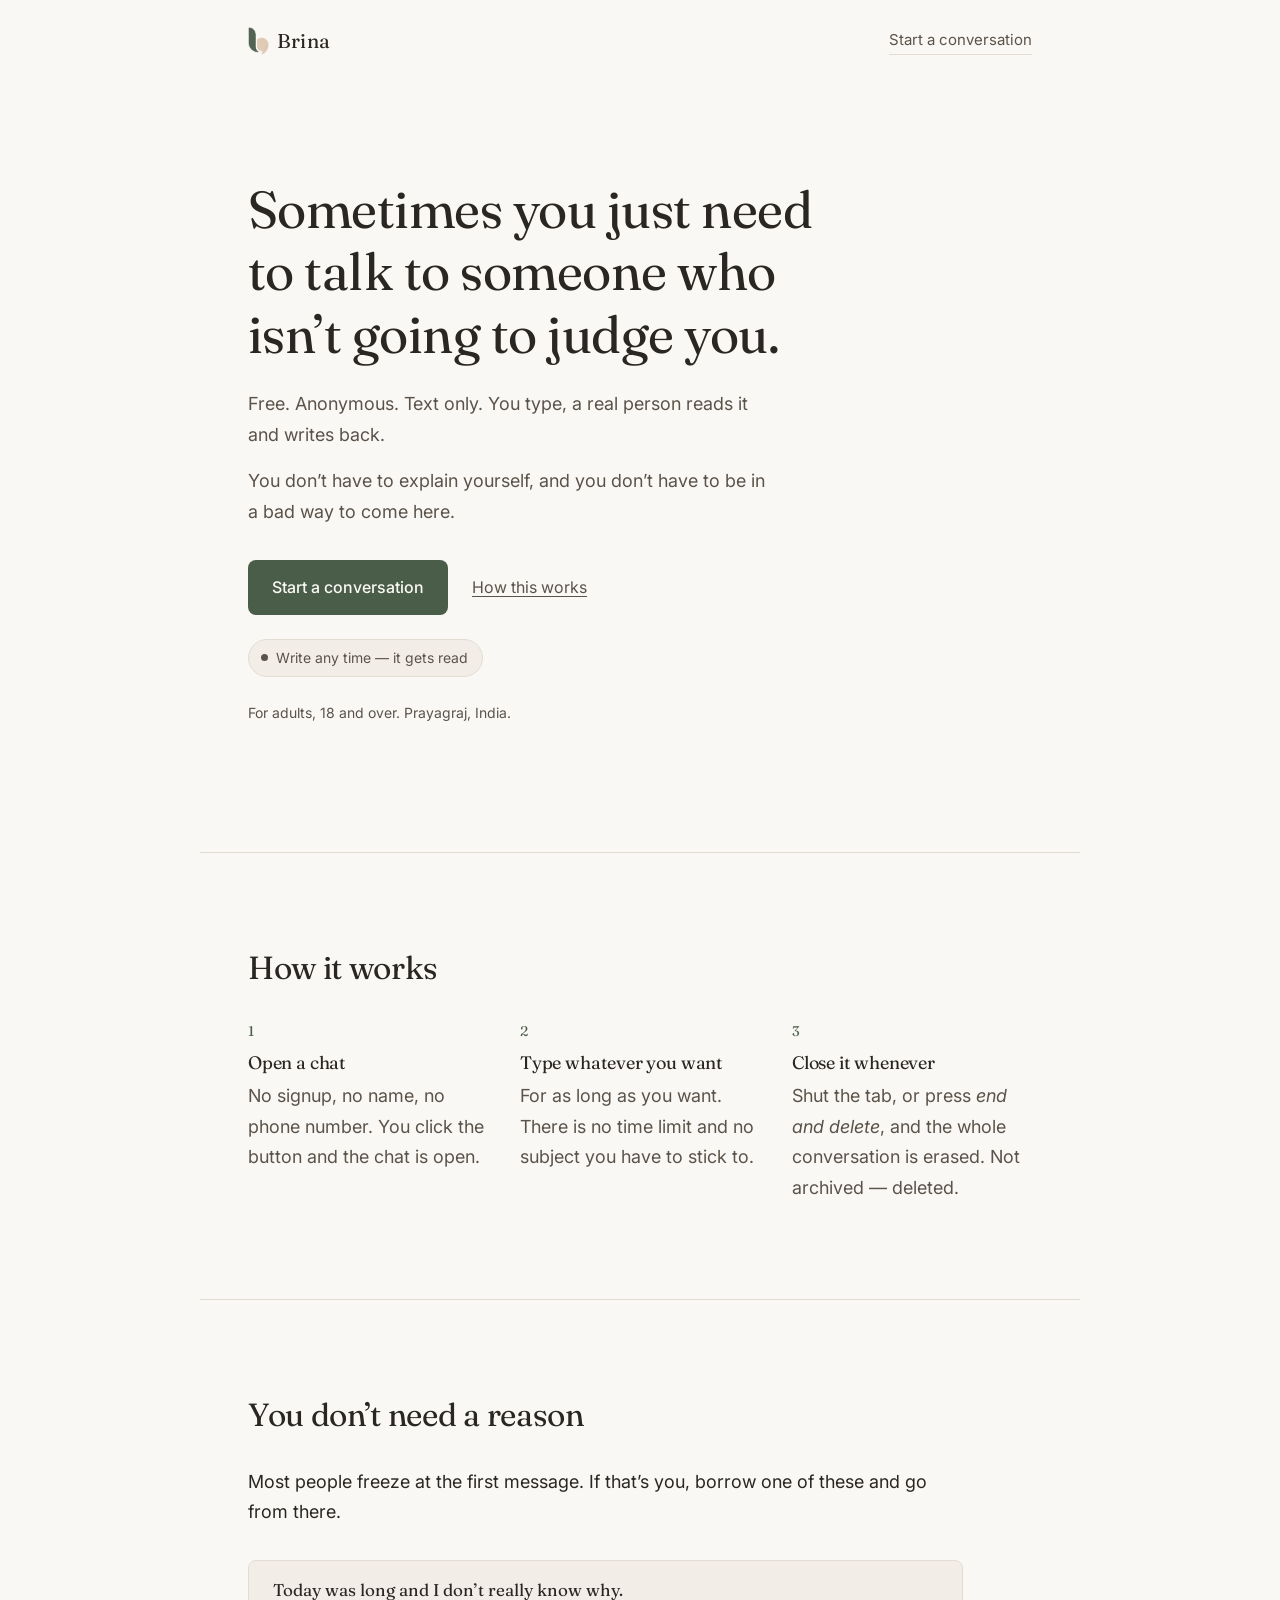
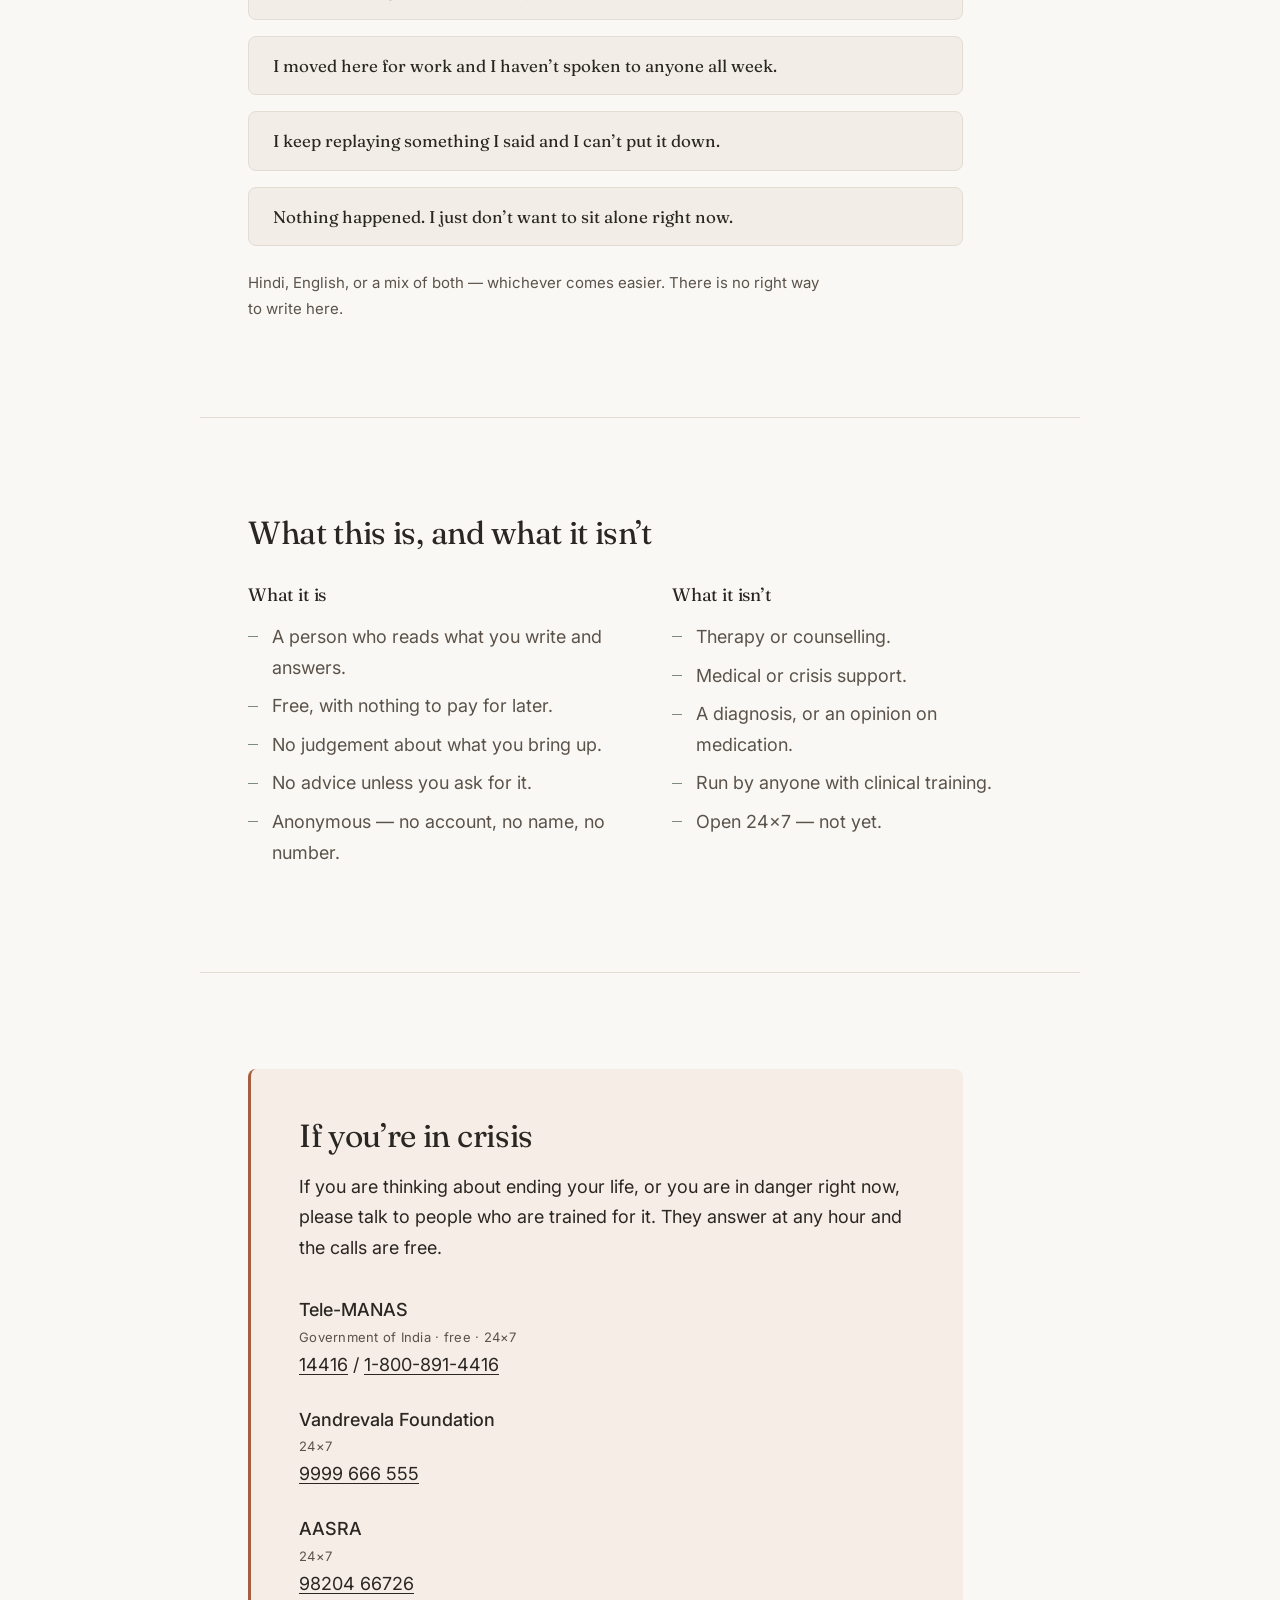
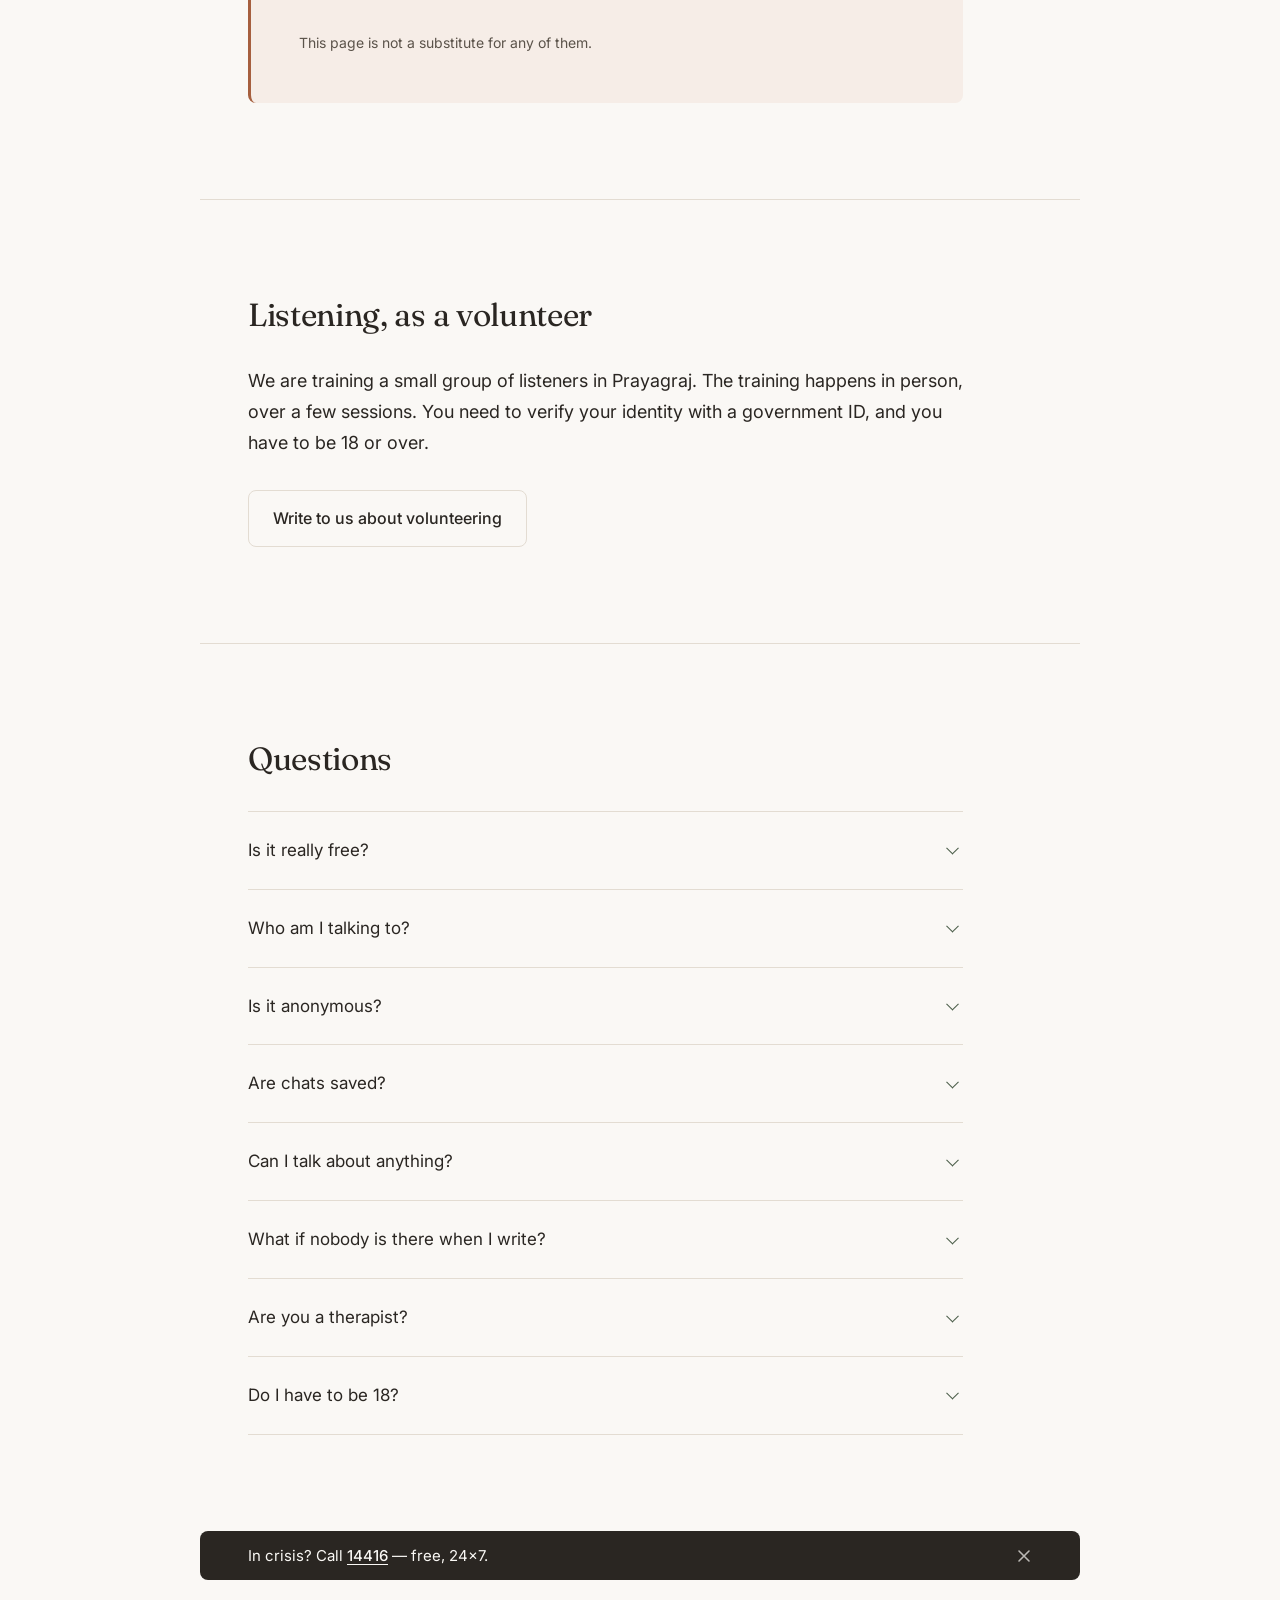
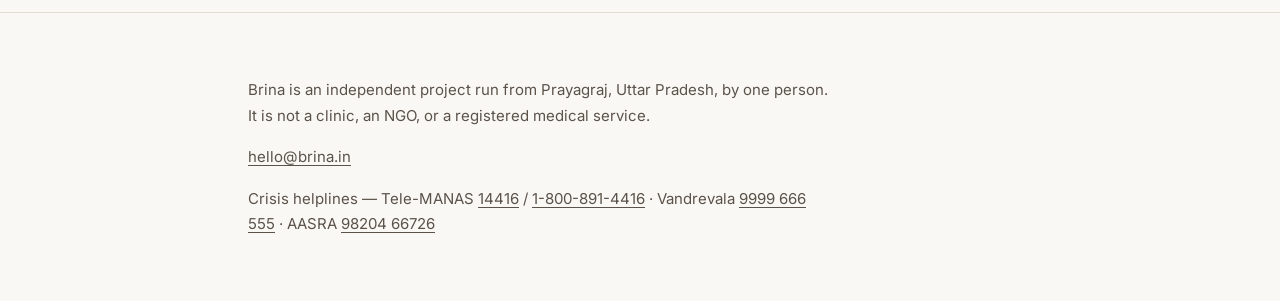
==== index.html @ 50dda92f "Persist conversations, add read receipts, adopt the real logo Conversations no longer disappear on t" ====
<!DOCTYPE html>
<html lang="en">
<head>
<meta charset="utf-8">
<meta name="viewport" content="width=device-width, initial-scale=1">

<!--
  ============================================================
  RENAMING THE SERVICE
  The name lives in exactly one place: the <span data-brand> in
  the header wordmark below. Everything else that shows the name
  (page title, footer, meta description) is filled in from it at
  load time by script.js. Change that one span and you're done.
  ============================================================
-->

<title>Brina — a free, anonymous place to talk</title>
<meta name="description" content="Free, anonymous, text-only conversations for anyone who wants to talk to someone who won't judge them. Prayagraj, India. Adults only. Not therapy or crisis support.">
<meta name="color-scheme" content="light dark">

<link rel="icon" href="[data-uri]">

<link rel="preconnect" href="https://fonts.googleapis.com">
<link rel="preconnect" href="https://fonts.gstatic.com" crossorigin>
<link href="https://fonts.googleapis.com/css2?family=Fraunces:opsz,wght@9..144,400;9..144,500&family=Inter:wght@400;500&display=swap" rel="stylesheet">

<link rel="stylesheet" href="style.css">
</head>

<body>

<a class="skip-link" href="#main">Skip to content</a>

<header class="site-header">
  <div class="wrap header-inner">
    <a class="wordmark" href="#top">
      <img class="wordmark-mark" src="[data-uri]" alt="" width="126" height="168">
      <!-- The service name. This is the single source of truth. -->
      <span data-brand>Brina</span>
    </a>

    <a class="header-cta" href="chat.html">Start a conversation</a>
  </div>
</header>

<main id="main">

  <!-- ── Hero ─────────────────────────────────────────────── -->
  <section class="hero wrap" id="top">
    <h1>Sometimes you just need to talk to someone who isn&rsquo;t going to judge you.</h1>
    <p class="lede">Free. Anonymous. Text only. You type, a real person reads it and writes back.</p>
    <p class="lede-2">You don&rsquo;t have to explain yourself, and you don&rsquo;t have to be in a bad way to come here.</p>
    <p class="actions">
      <a class="btn" href="chat.html">Start a conversation</a>
      <a class="link-quiet" href="#how">How this works</a>
    </p>
    <p class="hero-status">
      <span class="pill" id="status-pill" data-state="unknown">
        <span class="pill-dot" aria-hidden="true"></span>
        <span id="status-text">Checking who&rsquo;s around&hellip;</span>
      </span>
    </p>
    <p class="fineprint">For adults, 18 and over. Prayagraj, India.</p>
  </section>

  <!-- ── How it works ─────────────────────────────────────── -->
  <section class="wrap" id="how" aria-labelledby="how-title">
    <h2 id="how-title">How it works</h2>
    <ol class="steps">
      <li>
        <span class="step-num" aria-hidden="true">1</span>
        <h3>Open a chat</h3>
        <p>No signup, no name, no phone number. You click the button and the chat is open.</p>
      </li>
      <li>
        <span class="step-num" aria-hidden="true">2</span>
        <h3>Type whatever you want</h3>
        <p>For as long as you want. There is no time limit and no subject you have to stick to.</p>
      </li>
      <li>
        <span class="step-num" aria-hidden="true">3</span>
        <h3>Close it whenever</h3>
        <p>Shut the tab, or press <em>end and delete</em>, and the whole conversation is erased. Not archived &mdash; deleted.</p>
      </li>
    </ol>
  </section>

  <!-- ── Openers ──────────────────────────────────────────── -->
  <section class="wrap" id="openers" aria-labelledby="openers-title">
    <h2 id="openers-title">You don&rsquo;t need a reason</h2>
    <p class="measure">Most people freeze at the first message. If that&rsquo;s you, borrow one of
       these and go from there.</p>
    <ul class="openers">
      <li>Today was long and I don&rsquo;t really know why.</li>
      <li>I moved here for work and I haven&rsquo;t spoken to anyone all week.</li>
      <li>I keep replaying something I said and I can&rsquo;t put it down.</li>
      <li>Nothing happened. I just don&rsquo;t want to sit alone right now.</li>
    </ul>
    <p class="openers-note">Hindi, English, or a mix of both &mdash; whichever comes easier.
       There is no right way to write here.</p>
  </section>

  <!-- ── What this is / isn't ─────────────────────────────── -->
  <section class="wrap" id="what" aria-labelledby="what-title">
    <h2 id="what-title">What this is, and what it isn&rsquo;t</h2>
    <div class="columns">
      <div class="col">
        <h3>What it is</h3>
        <ul class="plain-list">
          <li>A person who reads what you write and answers.</li>
          <li>Free, with nothing to pay for later.</li>
          <li>No judgement about what you bring up.</li>
          <li>No advice unless you ask for it.</li>
          <li>Anonymous &mdash; no account, no name, no number.</li>
        </ul>
      </div>
      <div class="col">
        <h3>What it isn&rsquo;t</h3>
        <ul class="plain-list">
          <li>Therapy or counselling.</li>
          <li>Medical or crisis support.</li>
          <li>A diagnosis, or an opinion on medication.</li>
          <li>Run by anyone with clinical training.</li>
          <li>Open 24&times;7 &mdash; not yet.</li>
        </ul>
      </div>
    </div>
  </section>

  <!-- ── Crisis ───────────────────────────────────────────── -->
  <section class="wrap" id="crisis" aria-labelledby="crisis-title">
    <div class="crisis-block">
      <h2 id="crisis-title">If you&rsquo;re in crisis</h2>
      <p>If you are thinking about ending your life, or you are in danger right now, please talk to people who are trained for it. They answer at any hour and the calls are free.</p>
      <ul class="helplines">
        <li>
          <span class="helpline-name">Tele-MANAS <span class="helpline-note">Government of India &middot; free &middot; 24&times;7</span></span>
          <span class="helpline-numbers">
            <a href="tel:14416">14416</a>
            <span aria-hidden="true">/</span>
            <a href="tel:18008914416">1-800-891-4416</a>
          </span>
        </li>
        <li>
          <span class="helpline-name">Vandrevala Foundation <span class="helpline-note">24&times;7</span></span>
          <span class="helpline-numbers"><a href="tel:+919999666555">9999 666 555</a></span>
        </li>
        <li>
          <span class="helpline-name">AASRA <span class="helpline-note">24&times;7</span></span>
          <span class="helpline-numbers"><a href="tel:+919820466726">98204 66726</a></span>
        </li>
      </ul>
      <p class="crisis-foot">This page is not a substitute for any of them.</p>
    </div>
  </section>

  <!-- ── Volunteer ────────────────────────────────────────── -->
  <section class="wrap" id="volunteer" aria-labelledby="volunteer-title">
    <h2 id="volunteer-title">Listening, as a volunteer</h2>
    <p class="measure">We are training a small group of listeners in Prayagraj. The training happens in person, over a few sessions. You need to verify your identity with a government ID, and you have to be 18 or over.</p>
    <!-- TODO: replace with the real address before publishing. -->
    <p class="actions"><a class="btn btn-quiet" href="mailto:hello@brina.in?subject=Volunteering">Write to us about volunteering</a></p>
  </section>

  <!-- ── FAQ ──────────────────────────────────────────────── -->
  <section class="wrap" id="faq" aria-labelledby="faq-title">
    <h2 id="faq-title">Questions</h2>
    <div class="faq">

      <details>
        <summary>Is it really free?</summary>
        <p>Yes. There is no fee, no subscription, and no paid version waiting behind this one.</p>
      </details>

      <details>
        <summary>Who am I talking to?</summary>
        <p>Right now, one person &mdash; the person who started this, based in Prayagraj. Trained volunteers will join later, and this page will say so when they do.</p>
      </details>

      <details>
        <summary>Is it anonymous?</summary>
        <p>Yes. You don&rsquo;t give a name, an email, or a phone number, and you are never asked who you are.</p>
      </details>

      <details>
        <summary>Are chats saved?</summary>
        <p>Only while it is open. Your messages sit on a server so they can reach the other person, and they are deleted the moment either of you ends the conversation &mdash; anything left idle is deleted within a day, automatically.</p>
      </details>

      <details>
        <summary>Can I talk about anything?</summary>
        <p>Mostly, yes &mdash; work, family, a breakup, a bad week, or nothing in particular. If you say you are thinking about ending your life, the answer will be to point you to a trained helpline, because that is the right help and this isn&rsquo;t it.</p>
      </details>

      <details>
        <summary>What if nobody is there when I write?</summary>
        <p>The pill near the top of the page says whether anyone is around, and you can write either way. Your message waits, and gets read and answered when someone is back.</p>
      </details>

      <details>
        <summary>Are you a therapist?</summary>
        <p>No. There is no clinical training, licence, or medical supervision behind this, and nothing said here is treatment or advice about your health.</p>
      </details>

      <details>
        <summary>Do I have to be 18?</summary>
        <p>Yes, this is for adults only. If you tell us you are under 18 the conversation will be stopped and you&rsquo;ll be pointed to services meant for young people.</p>
      </details>

    </div>
  </section>

</main>

<!-- ── Persistent crisis bar ──────────────────────────────── -->
<div class="crisis-bar" id="crisis-bar" role="complementary" aria-label="Crisis helpline">
  <p class="crisis-bar-text">In crisis? Call <a href="tel:14416">14416</a> &mdash; free, 24&times;7.</p>
  <button type="button" class="crisis-bar-close" id="crisis-bar-close">
    <span class="visually-hidden">Dismiss crisis helpline bar</span>
    <svg viewBox="0 0 16 16" aria-hidden="true" focusable="false">
      <path d="M3 3 L13 13 M13 3 L3 13" fill="none" stroke="currentColor" stroke-width="1.6" stroke-linecap="round"></path>
    </svg>
  </button>
</div>

<footer class="site-footer">
  <div class="wrap">
    <p class="measure"><span data-brand>Brina</span> is an independent project run from Prayagraj, Uttar Pradesh, by one person. It is not a clinic, an NGO, or a registered medical service.</p>
    <!-- TODO: replace with the real address before publishing. -->
    <p><a href="mailto:hello@brina.in">hello@brina.in</a></p>
    <p class="footer-helplines">
      Crisis helplines &mdash;
      Tele-MANAS <a href="tel:14416">14416</a> / <a href="tel:18008914416">1-800-891-4416</a> &middot;
      Vandrevala <a href="tel:+919999666555">9999 666 555</a> &middot;
      AASRA <a href="tel:+919820466726">98204 66726</a>
    </p>
  </div>
</footer>

<script src="config.js"></script>
<script src="script.js"></script>
</body>
</html>
---- style.css ----
/* ============================================================
   Brina — landing page styles
   Single stylesheet, no build step.
   Colour tokens live on :root and are overridden for dark mode.
   Spacing is an 8px scale.
   ============================================================ */

:root {
  /* Light */
  --bg:            #FAF8F5;
  --bg-sunk:       #F2EEE7;
  --ink:           #2A2622;
  --ink-soft:      #5B534A;
  --line:          #E3DCD2;

  /* Sage accent. --accent is decorative; --accent-ink is the
     darker variant used wherever text or a button sits on it,
     so contrast stays above WCAG AA. */
  --accent:        #7C8B7A;
  --accent-ink:    #4A5D48;
  --accent-on:     #FAF8F5;

  /* Clay, used only for the crisis block */
  --crisis-bg:     #F6EDE7;
  --crisis-line:   #A65F3E;

  --bar-bg:        #2A2622;
  --bar-ink:       #FAF8F5;

  --focus:         #4A5D48;

  /* 8px scale */
  --s1: 8px;
  --s2: 16px;
  --s3: 24px;
  --s4: 32px;
  --s5: 48px;
  --s6: 64px;
  --s7: 96px;
  --s8: 128px;

  --radius: 8px;
  --measure: 65ch;

  --serif: "Fraunces", Georgia, "Times New Roman", serif;
  --sans:  "Inter", -apple-system, BlinkMacSystemFont, "Segoe UI", Roboto, Helvetica, Arial, sans-serif;
}

@media (prefers-color-scheme: dark) {
  :root {
    --bg:          #1A1817;
    --bg-sunk:     #221F1D;
    --ink:         #EDE8E2;
    --ink-soft:    #B4ABA1;
    --line:        #35312D;

    --accent:      #A9BBA5;
    --accent-ink:  #A9BBA5;
    --accent-on:   #1A1817;

    --crisis-bg:   #241D19;
    --crisis-line: #C98E6F;

    --bar-bg:      #EDE8E2;
    --bar-ink:     #1A1817;

    --focus:       #A9BBA5;
  }
}

/* ── Reset-ish ─────────────────────────────────────────────── */

*, *::before, *::after { box-sizing: border-box; }

html { -webkit-text-size-adjust: 100%; }

body {
  margin: 0;
  background: var(--bg);
  color: var(--ink);
  font-family: var(--sans);
  font-size: 17px;
  line-height: 1.7;
  -webkit-font-smoothing: antialiased;
  padding-bottom: 72px; /* room for the fixed crisis bar on mobile */
}

body.bar-dismissed { padding-bottom: 0; }

h1, h2, h3 {
  font-family: var(--serif);
  font-weight: 400;
  line-height: 1.2;
  margin: 0;
  letter-spacing: -0.01em;
}

p { margin: 0; }

a { color: var(--accent-ink); text-decoration-thickness: 1px; text-underline-offset: 3px; }
a:hover { text-decoration-color: var(--accent); }

img, svg { max-width: 100%; }

:focus-visible {
  outline: 2px solid var(--focus);
  outline-offset: 3px;
  border-radius: 2px;
}

.visually-hidden {
  position: absolute;
  width: 1px; height: 1px;
  padding: 0; margin: -1px;
  overflow: hidden;
  clip: rect(0 0 0 0);
  white-space: nowrap;
  border: 0;
}

.skip-link {
  position: absolute;
  left: var(--s2);
  top: -100px;
  z-index: 100;
  background: var(--bg);
  color: var(--ink);
  border: 1px solid var(--line);
  border-radius: var(--radius);
  padding: var(--s1) var(--s2);
}
.skip-link:focus { top: var(--s2); }

/* ── Layout ────────────────────────────────────────────────── */

.wrap {
  width: 100%;
  max-width: 760px;
  margin-inline: auto;
  padding-inline: var(--s3);
}

.measure { max-width: var(--measure); }

main > section { padding-block: var(--s6); }
main > section + section { border-top: 1px solid var(--line); }

/* ── Header ────────────────────────────────────────────────── */

.site-header { padding-block: var(--s3); }

.header-inner {
  display: flex;
  align-items: center;
  justify-content: space-between;
  gap: var(--s2);
}

.wordmark {
  display: inline-flex;
  align-items: center;
  gap: var(--s1);
  font-family: var(--serif);
  font-size: 1.25rem;
  color: var(--ink);
  text-decoration: none;
  letter-spacing: 0.01em;
}

.wordmark-mark { width: 21px; height: 28px; flex: none; display: block; }

.header-cta {
  font-size: 0.9375rem;
  color: var(--ink-soft);
  text-decoration: none;
  border-bottom: 1px solid var(--line);
  padding-bottom: 2px;
  transition: color 140ms ease, border-color 140ms ease;
}
.header-cta:hover { color: var(--ink); border-color: var(--accent); }

/* ── Hero ──────────────────────────────────────────────────── */

.hero { padding-block: var(--s6) var(--s7); }

.hero h1 {
  font-size: clamp(2rem, 7vw, 3.25rem);
  max-width: 18ch;
  margin-bottom: var(--s3);
}

.lede {
  font-size: 1.125rem;
  color: var(--ink-soft);
  max-width: 46ch;
}

.actions {
  display: flex;
  flex-wrap: wrap;
  align-items: center;
  gap: var(--s3);
  margin-top: var(--s4);
}

.fineprint {
  margin-top: var(--s3);
  font-size: 0.875rem;
  color: var(--ink-soft);
}

/* ── Buttons and quiet links ───────────────────────────────── */

.btn {
  display: inline-block;
  background: var(--accent-ink);
  color: var(--accent-on);
  text-decoration: none;
  font-size: 1rem;
  font-weight: 500;
  padding: 14px var(--s3);
  border-radius: var(--radius);
  transition: background-color 140ms ease;
}
.btn:hover { background: var(--accent); }

@media (prefers-color-scheme: dark) {
  .btn:hover { background: #C2D0BE; }
}

.btn-quiet {
  background: transparent;
  color: var(--ink);
  border: 1px solid var(--line);
}
.btn-quiet:hover { background: var(--bg-sunk); border-color: var(--accent); }

.link-quiet {
  color: var(--ink-soft);
  font-size: 1rem;
}
.link-quiet:hover { color: var(--ink); }

/* ── Section headings ──────────────────────────────────────── */

main h2 {
  font-size: clamp(1.5rem, 4vw, 2rem);
  margin-bottom: var(--s4);
}

main h3 {
  font-size: 1.125rem;
  margin-bottom: var(--s1);
}

/* ── Steps ─────────────────────────────────────────────────── */

.steps {
  list-style: none;
  margin: 0;
  padding: 0;
  display: grid;
  gap: var(--s5);
}

.steps li { max-width: var(--measure); }

.step-num {
  display: block;
  font-family: var(--serif);
  font-size: 0.875rem;
  color: var(--accent-ink);
  margin-bottom: var(--s1);
}

.steps p { color: var(--ink-soft); }

/* ── Two columns ───────────────────────────────────────────── */

.columns {
  display: grid;
  gap: var(--s5);
}

.plain-list {
  list-style: none;
  margin: var(--s2) 0 0;
  padding: 0;
  color: var(--ink-soft);
}

.plain-list li {
  padding-left: var(--s3);
  position: relative;
  margin-bottom: var(--s1);
}

.plain-list li::before {
  content: "";
  position: absolute;
  left: 0;
  top: 0.8em;
  width: 10px;
  height: 1px;
  background: var(--accent);
}

/* ── Crisis block ──────────────────────────────────────────── */

.crisis-block {
  background: var(--crisis-bg);
  border-left: 3px solid var(--crisis-line);
  border-radius: var(--radius);
  padding: var(--s4) var(--s3);
  max-width: var(--measure);
}

.crisis-block h2 { margin-bottom: var(--s2); }
.crisis-block p { color: var(--ink); }

.helplines {
  list-style: none;
  margin: var(--s4) 0 0;
  padding: 0;
  display: grid;
  gap: var(--s3);
}

.helpline-name {
  display: block;
  font-weight: 500;
}

.helpline-note {
  display: block;
  font-weight: 400;
  font-size: 0.8125rem;
  color: var(--ink-soft);
  letter-spacing: 0.02em;
}

.helpline-numbers {
  display: block;
  font-size: 1.125rem;
  margin-top: 2px;
}

.helpline-numbers a { color: var(--ink); }

.crisis-foot {
  margin-top: var(--s4);
  font-size: 0.875rem;
  color: var(--ink-soft) !important;
}

/* ── FAQ ───────────────────────────────────────────────────── */

.faq { max-width: var(--measure); }

.faq details {
  border-top: 1px solid var(--line);
}
.faq details:last-of-type { border-bottom: 1px solid var(--line); }

.faq summary {
  list-style: none;
  cursor: pointer;
  padding: var(--s3) var(--s4) var(--s3) 0;
  position: relative;
  font-size: 1.0625rem;
}

.faq summary::-webkit-details-marker { display: none; }

.faq summary::after {
  content: "";
  position: absolute;
  right: 6px;
  top: 50%;
  width: 9px;
  height: 9px;
  border-right: 1.5px solid var(--accent-ink);
  border-bottom: 1.5px solid var(--accent-ink);
  transform: translateY(-70%) rotate(45deg);
  transition: transform 160ms ease;
}

.faq details[open] summary::after { transform: translateY(-20%) rotate(-135deg); }

.faq summary:hover { color: var(--accent-ink); }

.faq details p {
  color: var(--ink-soft);
  padding-bottom: var(--s3);
  padding-right: var(--s4);
}

/* ── Persistent crisis bar ─────────────────────────────────── */

.crisis-bar {
  position: fixed;
  left: 0; right: 0; bottom: 0;
  z-index: 40;
  display: flex;
  align-items: center;
  justify-content: space-between;
  gap: var(--s2);
  background: var(--bar-bg);
  color: var(--bar-ink);
  padding: 12px var(--s3);
  font-size: 0.9375rem;
}

.crisis-bar[hidden] { display: none; }

.crisis-bar a {
  color: var(--bar-ink);
  font-weight: 500;
  text-underline-offset: 3px;
}

.crisis-bar-close {
  flex: none;
  background: none;
  border: 0;
  color: inherit;
  cursor: pointer;
  padding: var(--s1);
  margin: -8px -8px -8px 0;
  border-radius: var(--radius);
  line-height: 0;
  opacity: 0.7;
  transition: opacity 140ms ease;
}
.crisis-bar-close:hover { opacity: 1; }
.crisis-bar-close svg { width: 16px; height: 16px; }

/* ── Footer ────────────────────────────────────────────────── */

.site-footer {
  border-top: 1px solid var(--line);
  padding-block: var(--s6);
  font-size: 0.9375rem;
  color: var(--ink-soft);
}

.site-footer p + p { margin-top: var(--s2); }
.site-footer a { color: var(--ink-soft); }
.site-footer a:hover { color: var(--ink); }

.footer-helplines { max-width: var(--measure); }

/* ── Wider screens ─────────────────────────────────────────── */

@media (min-width: 700px) {
  body { font-size: 18px; padding-bottom: 0; }

  .wrap { padding-inline: var(--s5); }

  main > section { padding-block: var(--s7); }
  .hero { padding-block: var(--s7) var(--s8); }

  .columns { grid-template-columns: 1fr 1fr; gap: var(--s6); }

  .crisis-block { padding: var(--s5); }

  /* Bar leaves the viewport and sits just above the footer */
  .crisis-bar {
    position: static;
    max-width: 760px;
    margin: 0 auto var(--s4);
    border-radius: var(--radius);
    padding: 12px var(--s5);
  }
}

@media (min-width: 860px) {
  .steps {
    grid-template-columns: repeat(3, 1fr);
    gap: var(--s4);
  }
}

@media (min-width: 1100px) {
  .wrap { max-width: 880px; }
  .crisis-bar { max-width: 880px; }
}

/* ── Motion ────────────────────────────────────────────────── */

@media (prefers-reduced-motion: reduce) {
  *, *::before, *::after {
    animation-duration: 0.01ms !important;
    animation-iteration-count: 1 !important;
    transition-duration: 0.01ms !important;
    scroll-behavior: auto !important;
  }
}

/* ============================================================
   Landing page additions
   ============================================================ */

.lede-2 {
  margin-top: var(--s2);
  color: var(--ink-soft);
  max-width: 48ch;
}

.hero-status { margin-top: var(--s3); }

.pill {
  display: inline-flex;
  align-items: center;
  gap: var(--s1);
  font-size: 0.875rem;
  color: var(--ink-soft);
  background: var(--bg-sunk);
  border: 1px solid var(--line);
  border-radius: 999px;
  padding: 6px 14px 6px 12px;
}

.pill[hidden] { display: none; }

.pill-dot {
  width: 7px;
  height: 7px;
  border-radius: 50%;
  background: var(--ink-soft);
  flex: none;
}

.pill[data-state="on"]  .pill-dot { background: var(--accent-ink); }
.pill[data-state="on"]            { color: var(--ink); }
.pill[data-state="off"] .pill-dot { background: var(--line); }

/* ── Openers ───────────────────────────────────────────────── */

.openers {
  list-style: none;
  margin: var(--s4) 0 0;
  padding: 0;
  display: grid;
  gap: var(--s2);
  max-width: var(--measure);
}

.openers li {
  background: var(--bg-sunk);
  border: 1px solid var(--line);
  border-radius: var(--radius);
  padding: var(--s2) var(--s3);
  font-family: var(--serif);
  font-size: 1.0625rem;
  line-height: 1.5;
}

.openers-note {
  margin-top: var(--s3);
  color: var(--ink-soft);
  font-size: 0.9375rem;
  max-width: var(--measure);
}

/* ============================================================
   Chat and console — shared shell
   ============================================================ */

.app-body {
  padding-bottom: 0;
  height: 100dvh;
  overflow: hidden;
}

.app {
  display: flex;
  flex-direction: column;
  height: 100dvh;
  max-width: 760px;
  margin-inline: auto;
  padding-inline: var(--s3);
}

.app-header {
  display: flex;
  align-items: center;
  justify-content: space-between;
  gap: var(--s2);
  padding-block: var(--s2);
  border-bottom: 1px solid var(--line);
  flex: none;
}

.app-header .wordmark { font-size: 1.0625rem; text-decoration: none; }

.app-header-right {
  display: flex;
  align-items: center;
  gap: var(--s2);
}

.text-btn {
  background: none;
  border: 0;
  color: var(--ink-soft);
  font: inherit;
  font-size: 0.875rem;
  cursor: pointer;
  padding: 6px 4px;
  border-radius: var(--radius);
  text-decoration: underline;
  text-underline-offset: 3px;
}
.text-btn:hover { color: var(--ink); }
.text-btn-warn:hover { color: var(--crisis-line); }
.text-btn[hidden] { display: none; }

.app-note {
  margin-top: var(--s2);
  background: var(--crisis-bg);
  border-left: 3px solid var(--crisis-line);
  border-radius: var(--radius);
  padding: var(--s2) var(--s3);
  font-size: 0.9375rem;
}
.app-note[hidden] { display: none; }
.app-note code {
  font-size: 0.875em;
  background: var(--bg);
  padding: 1px 5px;
  border-radius: 4px;
}

/* ── Thread ────────────────────────────────────────────────── */

.thread {
  flex: 1 1 auto;
  overflow-y: auto;
  padding-block: var(--s4);
  display: flex;
  flex-direction: column;
  gap: var(--s2);
  scroll-behavior: smooth;
}

.thread-intro {
  max-width: 46ch;
  margin-block: auto;
  padding-block: var(--s4);
}

.thread-intro-mark {
  display: block;
  margin: 0 0 var(--s3);
  opacity: 0.9;
}

.thread-intro h1 {
  font-family: var(--serif);
  font-weight: 400;
  font-size: clamp(1.5rem, 5vw, 2rem);
  line-height: 1.2;
  margin: 0 0 var(--s2);
}

.thread-intro p { color: var(--ink-soft); margin-bottom: var(--s2); }

.thread-intro-small { font-size: 0.875rem; }

.thread-intro-label {
  font-size: 0.8125rem;
  color: var(--ink-soft);
  margin-top: var(--s4);
  margin-bottom: var(--s2) !important;
}

.opener-chips {
  list-style: none;
  margin: 0;
  padding: 0;
  display: flex;
  flex-direction: column;
  gap: var(--s1);
}

.opener-chip {
  display: block;
  width: 100%;
  text-align: left;
  font: inherit;
  font-family: var(--serif);
  font-size: 0.9375rem;
  line-height: 1.5;
  color: var(--ink);
  background: var(--bg-sunk);
  border: 1px solid var(--line);
  border-radius: var(--radius);
  padding: 10px var(--s2);
  cursor: pointer;
  transition: border-color 140ms ease, background-color 140ms ease;
}

.opener-chip:hover {
  border-color: var(--accent);
  background: var(--bg);
}

.thread-intro-done { display: none; }

.bubble {
  max-width: 78%;
  padding: 12px var(--s2);
  border-radius: var(--radius);
  line-height: 1.6;
}

.bubble p {
  margin: 0;
  white-space: pre-wrap;
  overflow-wrap: anywhere;
}

.bubble-meta {
  display: flex;
  justify-content: flex-end;
  margin-top: 4px;
}

.tick { display: inline-flex; opacity: 0.75; }
.tick svg { display: block; width: 15px; height: 10px; }
.tick-sent { color: currentColor; }
.tick-read { color: #6FA8D8; opacity: 1; }

.bubble-visitor {
  align-self: flex-end;
  background: var(--accent-ink);
  color: var(--accent-on);
}

.bubble-listener {
  align-self: flex-start;
  background: var(--bg-sunk);
  border: 1px solid var(--line);
  color: var(--ink);
}

/* Seen from the listener's chair the sides swap: the person who
   wrote in sits on the left, the listener's own replies on the right. */

.thread-listener-view .bubble-visitor {
  align-self: flex-start;
  background: var(--bg-sunk);
  border: 1px solid var(--line);
  color: var(--ink);
}

.thread-listener-view .bubble-listener {
  align-self: flex-end;
  background: var(--accent-ink);
  border: 0;
  color: var(--accent-on);
}

/* ── Composer ──────────────────────────────────────────────── */

.composer {
  flex: none;
  display: flex;
  align-items: flex-end;
  gap: var(--s2);
  padding-top: var(--s2);
  border-top: 1px solid var(--line);
}

.composer textarea {
  flex: 1 1 auto;
  font: inherit;
  font-size: 1rem;
  line-height: 1.6;
  color: var(--ink);
  background: var(--bg);
  border: 1px solid var(--line);
  border-radius: var(--radius);
  padding: 12px var(--s2);
  resize: none;
  max-height: 200px;
  overflow-y: auto;
}

.composer textarea:focus-visible { border-color: var(--accent); }
.composer textarea:disabled { opacity: 0.5; }
.composer .btn { flex: none; padding: 13px var(--s3); }

.composer-note {
  flex: none;
  font-size: 0.8125rem;
  color: var(--ink-soft);
  padding-block: var(--s1) var(--s2);
}

.composer-note-error { color: var(--crisis-line); }

/* ============================================================
   Console — sign in
   ============================================================ */

.signin {
  min-height: 100dvh;
  display: grid;
  place-items: center;
  padding: var(--s3);
}
.signin[hidden] { display: none; }

.signin-card {
  width: 100%;
  max-width: 360px;
  display: flex;
  flex-direction: column;
  gap: var(--s1);
}

.signin-card h1 {
  font-family: var(--serif);
  font-weight: 400;
  font-size: 1.75rem;
  margin-bottom: var(--s3);
}

.signin-card label {
  font-size: 0.875rem;
  color: var(--ink-soft);
  margin-top: var(--s2);
}

.signin-card input {
  font: inherit;
  color: var(--ink);
  background: var(--bg);
  border: 1px solid var(--line);
  border-radius: var(--radius);
  padding: 11px var(--s2);
}

.signin-card .btn { margin-top: var(--s3); text-align: center; border: 0; cursor: pointer; }
.signin-card .btn:disabled { opacity: 0.5; cursor: not-allowed; }

.signin-error {
  margin-top: var(--s2);
  font-size: 0.875rem;
  color: var(--crisis-line);
}
.signin-error[hidden], .signin-note[hidden] { display: none; }

.signin-note {
  background: var(--crisis-bg);
  border-left: 3px solid var(--crisis-line);
  border-radius: var(--radius);
  padding: var(--s2);
  font-size: 0.875rem;
}

/* ============================================================
   Console — main
   ============================================================ */

.console {
  display: grid;
  grid-template-columns: 1fr;
  height: 100dvh;
}
.console[hidden] { display: none; }

.console-side {
  border-right: 1px solid var(--line);
  padding: var(--s2) var(--s3);
  overflow-y: auto;
  display: flex;
  flex-direction: column;
  gap: var(--s2);
}

.console-side-head {
  display: flex;
  align-items: center;
  justify-content: space-between;
  gap: var(--s2);
}

.console-side-head .wordmark { font-size: 1.0625rem; }

.availability {
  display: flex;
  flex-direction: column;
  gap: var(--s1);
  padding: var(--s2);
  background: var(--bg-sunk);
  border: 1px solid var(--line);
  border-radius: var(--radius);
}

.availability input[type="text"] {
  font: inherit;
  font-size: 0.875rem;
  color: var(--ink);
  background: var(--bg);
  border: 1px solid var(--line);
  border-radius: 6px;
  padding: 7px 10px;
}

.switch {
  display: flex;
  align-items: center;
  gap: var(--s1);
  cursor: pointer;
  font-size: 0.9375rem;
}

.switch input {
  position: absolute;
  opacity: 0;
  width: 0;
  height: 0;
}

.switch-track {
  width: 38px;
  height: 22px;
  border-radius: 999px;
  background: var(--line);
  flex: none;
  padding: 3px;
  transition: background-color 140ms ease;
}

.switch-thumb {
  display: block;
  width: 16px;
  height: 16px;
  border-radius: 50%;
  background: var(--bg);
  transition: transform 140ms ease;
}

.switch input:checked + .switch-track { background: var(--accent-ink); }
.switch input:checked + .switch-track .switch-thumb { transform: translateX(16px); }
.switch input:focus-visible + .switch-track { outline: 2px solid var(--focus); outline-offset: 2px; }

.console-count {
  font-size: 0.8125rem;
  color: var(--ink-soft);
  letter-spacing: 0.02em;
  text-transform: lowercase;
}

.convo-list {
  list-style: none;
  margin: 0;
  padding: 0;
  display: flex;
  flex-direction: column;
  gap: 2px;
}

.convo {
  width: 100%;
  text-align: left;
  background: none;
  border: 0;
  border-radius: var(--radius);
  padding: 10px var(--s2);
  cursor: pointer;
  font: inherit;
  color: var(--ink);
  display: flex;
  flex-direction: column;
  gap: 2px;
}
.convo:hover { background: var(--bg-sunk); }
.convo-open { background: var(--bg-sunk); box-shadow: inset 2px 0 0 var(--accent-ink); }

.convo-id {
  font-family: ui-monospace, SFMono-Regular, Menlo, monospace;
  font-size: 0.875rem;
}

.convo-meta {
  font-size: 0.75rem;
  color: var(--ink-soft);
}

.here { color: var(--accent-ink); font-weight: 500; }

.console-main {
  display: flex;
  flex-direction: column;
  padding-inline: var(--s3);
  min-height: 0;
}

.console-empty {
  margin: auto;
  text-align: center;
  color: var(--ink-soft);
  padding: var(--s4);
}
.console-empty[hidden] { display: none; }
.console-empty-small { font-size: 0.875rem; margin-top: var(--s1); }

.console-thread-wrap {
  display: flex;
  flex-direction: column;
  height: 100%;
  min-height: 0;
}
.console-thread-wrap[hidden] { display: none; }

.console-thread-head {
  display: flex;
  align-items: center;
  justify-content: space-between;
  gap: var(--s2);
  padding-block: var(--s2);
  border-bottom: 1px solid var(--line);
  flex: none;
}

.console-thread-head .convo-meta { margin-left: var(--s1); }

@media (min-width: 860px) {
  .console { grid-template-columns: 300px 1fr; }
  .console-side { padding: var(--s3); }
}

@media (max-width: 859px) {
  .console { grid-template-rows: auto 1fr; }
  .console-side { border-right: 0; border-bottom: 1px solid var(--line); max-height: 45dvh; }
}

/* A conversation whose last message came from the visitor. */
.waiting-dot {
  display: inline-block;
  width: 6px;
  height: 6px;
  border-radius: 50%;
  background: var(--crisis-line);
  vertical-align: middle;
  margin-left: 2px;
}

.signin-claim { border-left-color: var(--accent-ink); background: var(--bg-sunk); }
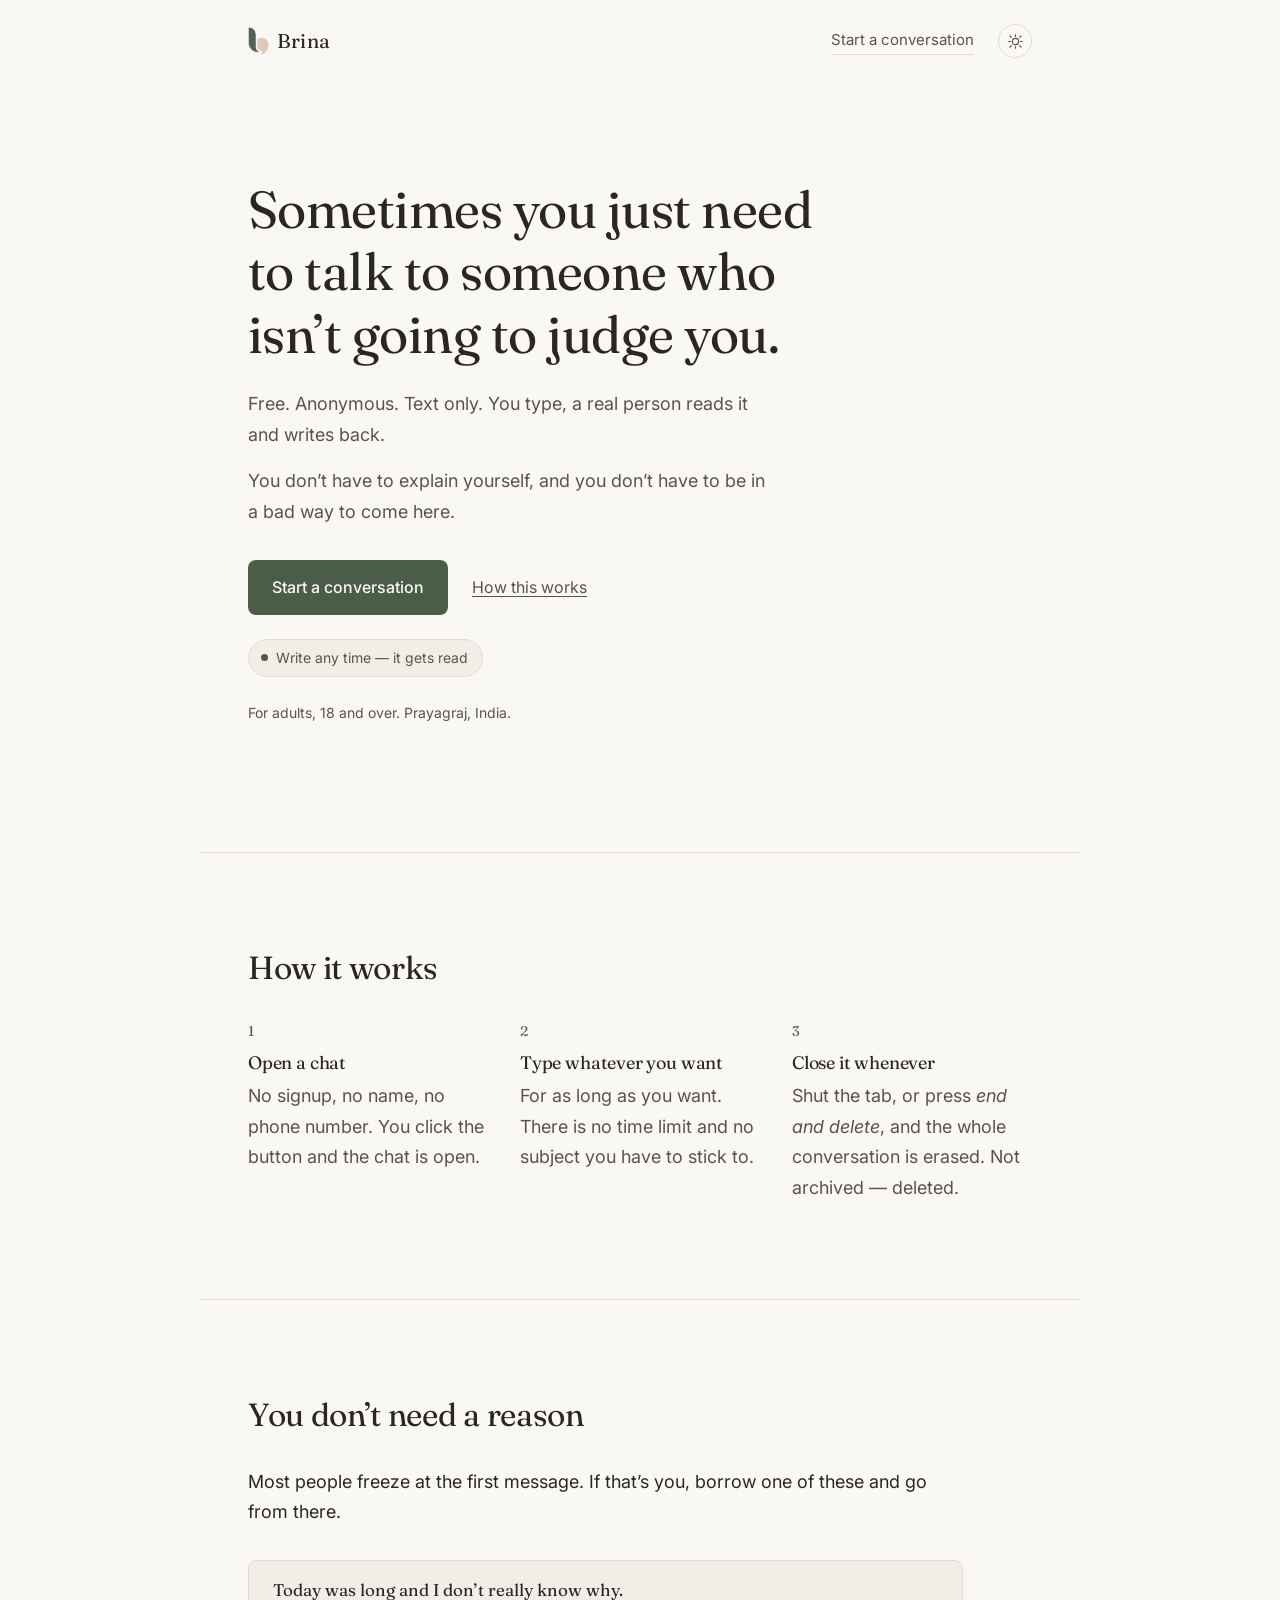
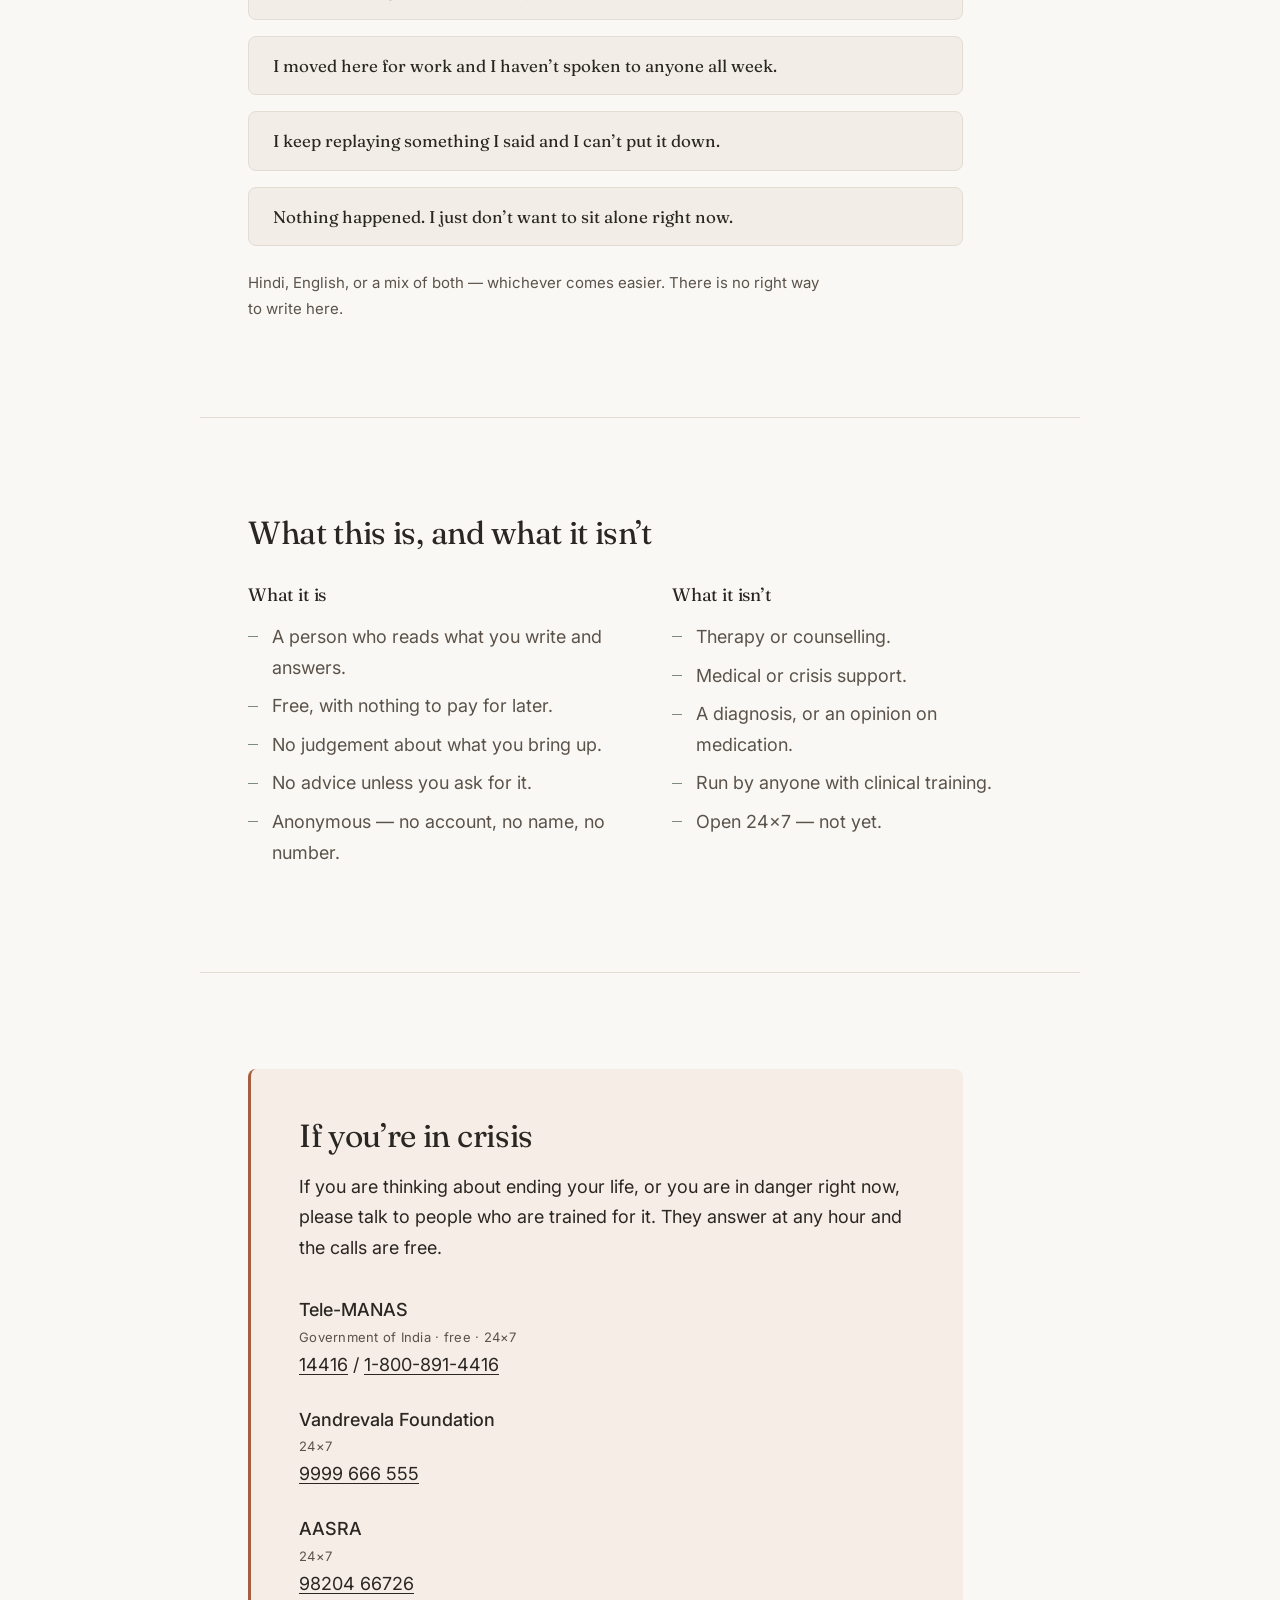
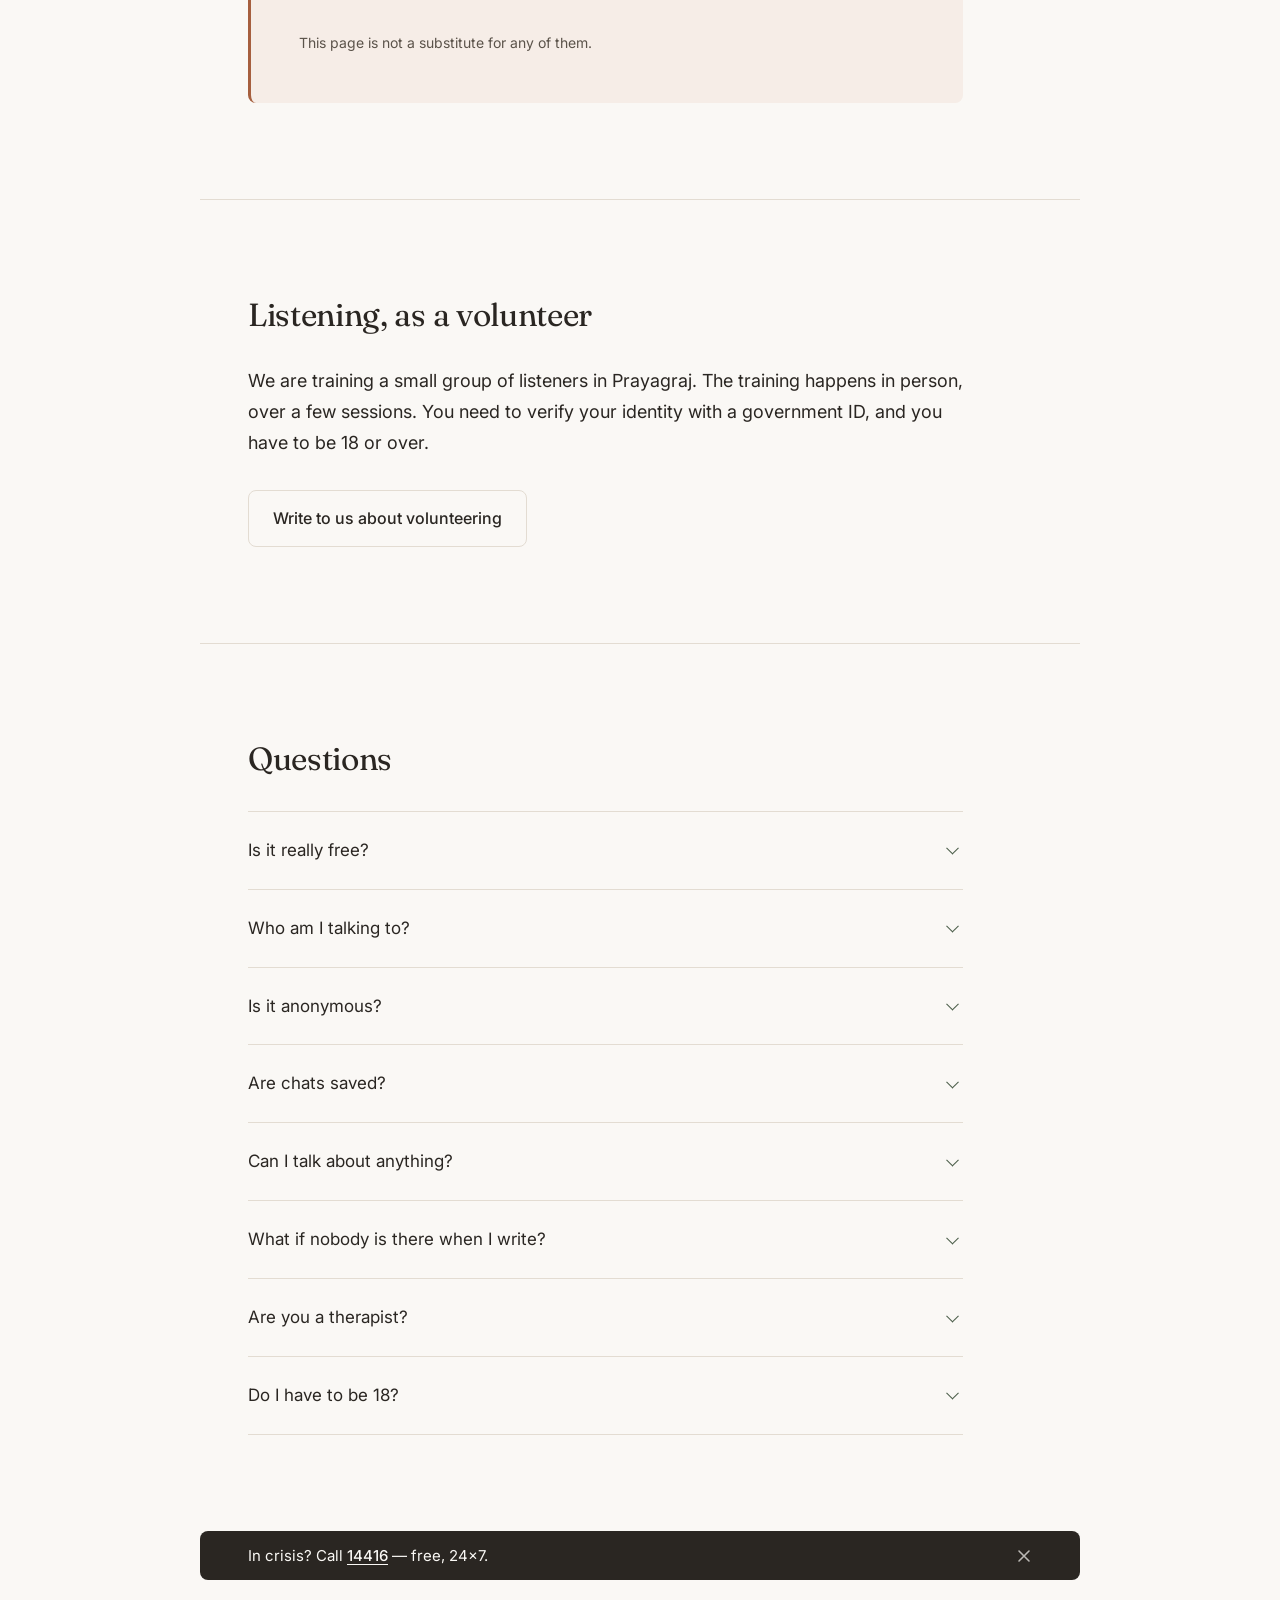
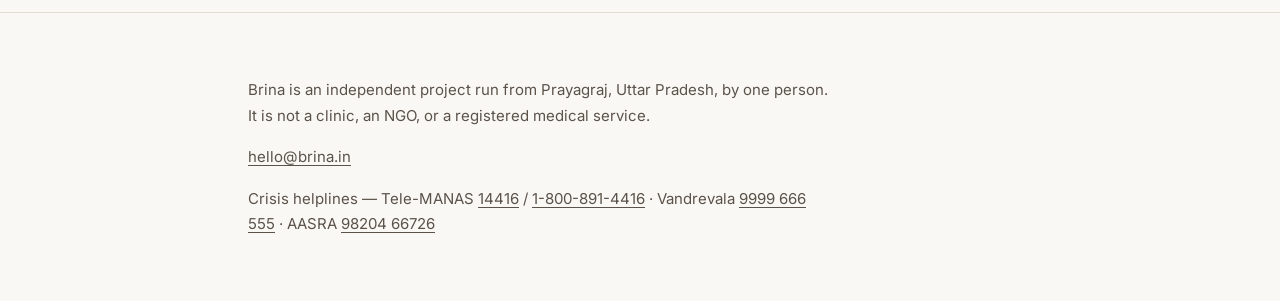
==== commit 87378951: "Add crisis safety net, theme toggle, read receipts, and the real logo Crisis safety: messages are ch" ====
--- a/index.html
+++ b/index.html
@@ -2,7 +2,8 @@
 <html lang="en">
 <head>
 <meta charset="utf-8">
-<meta name="viewport" content="width=device-width, initial-scale=1">
+<meta name="viewport" content="width=device-width, initial-scale=1, viewport-fit=cover">
+<script src="theme.js"></script>
 
 <!--
   ============================================================
@@ -39,7 +40,13 @@
       <span data-brand>Brina</span>
     </a>
 
-    <a class="header-cta" href="chat.html">Start a conversation</a>
+    <div class="header-actions">
+      <a class="header-cta" href="chat.html">Start a conversation</a>
+      <button type="button" class="theme-toggle" id="theme-toggle" aria-label="Switch between light and dark">
+        <svg class="icon-sun" viewBox="0 0 24 24" fill="none" aria-hidden="true"><circle cx="12" cy="12" r="4.5" stroke="currentColor" stroke-width="1.6"/><path d="M12 2.5v2.5M12 19v2.5M4.2 4.2l1.8 1.8M18 18l1.8 1.8M2.5 12H5M19 12h2.5M4.2 19.8L6 18M18 6l1.8-1.8" stroke="currentColor" stroke-width="1.6" stroke-linecap="round"/></svg>
+        <svg class="icon-moon" viewBox="0 0 24 24" fill="none" aria-hidden="true"><path d="M20 14.5A8.5 8.5 0 1 1 9.5 4a6.8 6.8 0 0 0 10.5 10.5Z" stroke="currentColor" stroke-width="1.6" stroke-linejoin="round"/></svg>
+      </button>
+    </div>
   </div>
 </header>
 
--- a/style.css
+++ b/style.css
@@ -47,7 +47,7 @@
 }
 
 @media (prefers-color-scheme: dark) {
-  :root {
+  :root:not([data-theme="light"]) {
     --bg:          #1A1817;
     --bg-sunk:     #221F1D;
     --ink:         #EDE8E2;
@@ -66,6 +66,28 @@
 
     --focus:       #A9BBA5;
   }
+}
+
+/* An explicit choice from the toggle wins over system preference,
+   in both directions. */
+:root[data-theme="dark"] {
+  --bg:          #1A1817;
+  --bg-sunk:     #221F1D;
+  --ink:         #EDE8E2;
+  --ink-soft:    #B4ABA1;
+  --line:        #35312D;
+
+  --accent:      #A9BBA5;
+  --accent-ink:  #A9BBA5;
+  --accent-on:   #1A1817;
+
+  --crisis-bg:   #241D19;
+  --crisis-line: #C98E6F;
+
+  --bar-bg:      #EDE8E2;
+  --bar-ink:     #1A1817;
+
+  --focus:       #A9BBA5;
 }
 
 /* ── Reset-ish ─────────────────────────────────────────────── */
@@ -82,7 +104,7 @@
   font-size: 17px;
   line-height: 1.7;
   -webkit-font-smoothing: antialiased;
-  padding-bottom: 72px; /* room for the fixed crisis bar on mobile */
+  padding-bottom: calc(72px + env(safe-area-inset-bottom)); /* fixed crisis bar + home indicator */
 }
 
 body.bar-dismissed { padding-bottom: 0; }
@@ -147,13 +169,22 @@
 
 /* ── Header ────────────────────────────────────────────────── */
 
-.site-header { padding-block: var(--s3); }
+.site-header {
+  padding-top: calc(var(--s3) + env(safe-area-inset-top));
+  padding-bottom: var(--s3);
+}
 
 .header-inner {
   display: flex;
   align-items: center;
   justify-content: space-between;
   gap: var(--s2);
+}
+
+.header-actions {
+  display: flex;
+  align-items: center;
+  gap: var(--s3);
 }
 
 .wordmark {
@@ -178,6 +209,32 @@
   transition: color 140ms ease, border-color 140ms ease;
 }
 .header-cta:hover { color: var(--ink); border-color: var(--accent); }
+
+.theme-toggle {
+  display: inline-flex;
+  align-items: center;
+  justify-content: center;
+  width: 34px;
+  height: 34px;
+  padding: 0;
+  border: 1px solid var(--line);
+  border-radius: 999px;
+  background: none;
+  color: var(--ink-soft);
+  cursor: pointer;
+  flex: none;
+}
+.theme-toggle:hover { color: var(--ink); border-color: var(--accent); }
+.theme-toggle svg { width: 17px; height: 17px; }
+.theme-toggle .icon-moon { display: none; }
+:root[data-theme="dark"] .theme-toggle .icon-sun { display: none; }
+:root[data-theme="dark"] .theme-toggle .icon-moon { display: block; }
+@media (prefers-color-scheme: dark) {
+  :root:not([data-theme="light"]) .theme-toggle .icon-sun { display: none; }
+  :root:not([data-theme="light"]) .theme-toggle .icon-moon { display: block; }
+}
+:root[data-theme="light"] .theme-toggle .icon-sun { display: block; }
+:root[data-theme="light"] .theme-toggle .icon-moon { display: none; }
 
 /* ── Hero ──────────────────────────────────────────────────── */
 
@@ -225,8 +282,9 @@
 .btn:hover { background: var(--accent); }
 
 @media (prefers-color-scheme: dark) {
-  .btn:hover { background: #C2D0BE; }
-}
+  :root:not([data-theme="light"]) .btn:hover { background: #C2D0BE; }
+}
+:root[data-theme="dark"] .btn:hover { background: #C2D0BE; }
 
 .btn-quiet {
   background: transparent;
@@ -408,6 +466,7 @@
   background: var(--bar-bg);
   color: var(--bar-ink);
   padding: 12px var(--s3);
+  padding-bottom: calc(12px + env(safe-area-inset-bottom));
   font-size: 0.9375rem;
 }
 
@@ -579,7 +638,8 @@
   height: 100dvh;
   max-width: 760px;
   margin-inline: auto;
-  padding-inline: var(--s3);
+  padding-left: calc(var(--s3) + env(safe-area-inset-left));
+  padding-right: calc(var(--s3) + env(safe-area-inset-right));
 }
 
 .app-header {
@@ -587,7 +647,8 @@
   align-items: center;
   justify-content: space-between;
   gap: var(--s2);
-  padding-block: var(--s2);
+  padding-top: calc(var(--s2) + env(safe-area-inset-top));
+  padding-bottom: var(--s2);
   border-bottom: 1px solid var(--line);
   flex: none;
 }
@@ -650,10 +711,25 @@
   padding-block: var(--s4);
 }
 
+/* On short screens the intro is taller than the thread area; centring it
+   then hides the top. Anchor to the top and allow normal scrolling. */
+@media (max-height: 820px) {
+  .thread-intro { margin-block: 0; padding-block: var(--s3); }
+}
+
 .thread-intro-mark {
   display: block;
+  /* The <img> carries its intrinsic 162x216 for retina sharpness; cap the
+     rendered size here or it swallows half a phone screen and pushes the
+     opener chips below the fold. Height-driven so the aspect ratio holds. */
+  width: auto;
+  height: 52px;
   margin: 0 0 var(--s3);
   opacity: 0.9;
+}
+
+@media (min-height: 760px) {
+  .thread-intro-mark { height: 64px; }
 }
 
 .thread-intro h1 {
@@ -745,6 +821,47 @@
   color: var(--ink);
 }
 
+/* The automatic crisis-safety message. Full width, not a side, so it
+   never reads as coming from either person in the conversation. */
+.bubble-safety {
+  align-self: stretch;
+  max-width: 100%;
+  background: var(--crisis-bg);
+  border-left: 3px solid var(--crisis-line);
+  border-radius: var(--radius);
+  padding: var(--s2) var(--s3);
+}
+
+.bubble-safety-lead {
+  margin: 0 0 var(--s2);
+  color: var(--ink);
+  font-weight: 500;
+}
+
+.bubble-safety-list {
+  list-style: none;
+  margin: 0 0 var(--s2);
+  padding: 0;
+  display: grid;
+  gap: 6px;
+}
+
+.bubble-safety-list li {
+  display: flex;
+  justify-content: space-between;
+  gap: var(--s2);
+  font-size: 0.9375rem;
+}
+
+.bubble-safety-list span { color: var(--ink-soft); }
+.bubble-safety-list a { color: var(--ink); font-weight: 500; }
+
+.bubble-safety-foot {
+  margin: 0;
+  font-size: 0.8125rem;
+  color: var(--ink-soft);
+}
+
 /* Seen from the listener's chair the sides swap: the person who
    wrote in sits on the left, the listener's own replies on the right. */
 
@@ -796,7 +913,8 @@
   flex: none;
   font-size: 0.8125rem;
   color: var(--ink-soft);
-  padding-block: var(--s1) var(--s2);
+  padding-top: var(--s1);
+  padding-bottom: calc(var(--s2) + env(safe-area-inset-bottom));
 }
 
 .composer-note-error { color: var(--crisis-line); }
@@ -874,7 +992,7 @@
 
 .console-side {
   border-right: 1px solid var(--line);
-  padding: var(--s2) var(--s3);
+  padding: calc(var(--s2) + env(safe-area-inset-top)) var(--s3) var(--s2);
   overflow-y: auto;
   display: flex;
   flex-direction: column;
@@ -885,6 +1003,12 @@
   display: flex;
   align-items: center;
   justify-content: space-between;
+  gap: var(--s2);
+}
+
+.console-side-head-actions {
+  display: flex;
+  align-items: center;
   gap: var(--s2);
 }
 
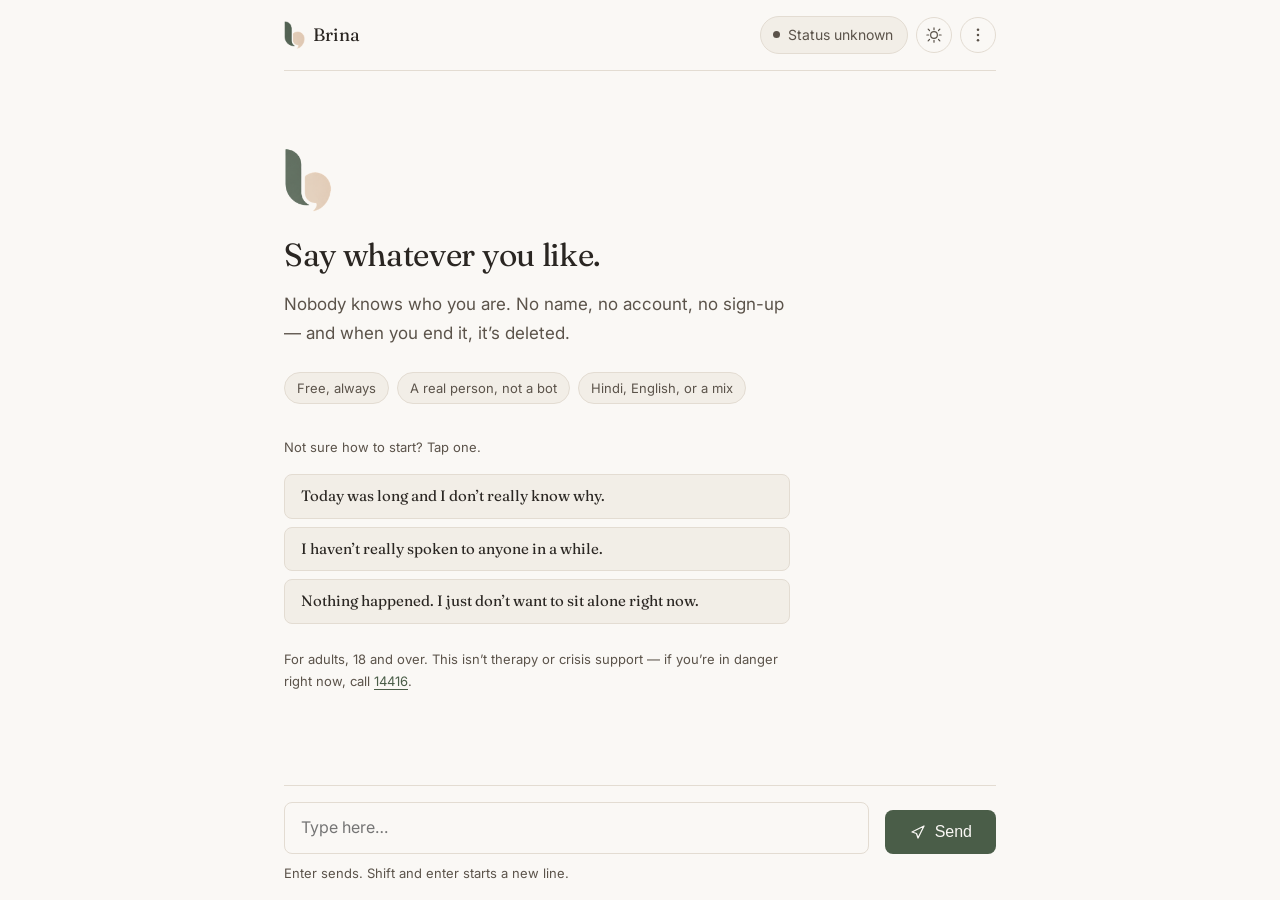
==== commit 99c45307: "Make the chat the front page, move everything else into a drawer The landing page asked people to re" ====
--- a/index.html
+++ b/index.html
@@ -8,18 +8,16 @@
 <!--
   ============================================================
   RENAMING THE SERVICE
-  The name lives in exactly one place: the <span data-brand> in
-  the header wordmark below. Everything else that shows the name
-  (page title, footer, meta description) is filled in from it at
-  load time by script.js. Change that one span and you're done.
+  The name lives in one place: the <span data-brand> in the
+  header. script.js copies it into the title and the drawer.
   ============================================================
 -->
 
-<title>Brina — a free, anonymous place to talk</title>
-<meta name="description" content="Free, anonymous, text-only conversations for anyone who wants to talk to someone who won't judge them. Prayagraj, India. Adults only. Not therapy or crisis support.">
+<title>Brina — talk to someone</title>
+<meta name="description" content="Free, anonymous, text-only conversation with a person who won't judge you. Prayagraj, India. Adults only. Not therapy or crisis support.">
 <meta name="color-scheme" content="light dark">
 
-<link rel="icon" href="[data-uri]">
+<link rel="icon" href="assets/favicon.png">
 
 <link rel="preconnect" href="https://fonts.googleapis.com">
 <link rel="preconnect" href="https://fonts.gstatic.com" crossorigin>
@@ -28,223 +26,263 @@
 <link rel="stylesheet" href="style.css">
 </head>
 
-<body>
-
-<a class="skip-link" href="#main">Skip to content</a>
-
-<header class="site-header">
-  <div class="wrap header-inner">
-    <a class="wordmark" href="#top">
-      <img class="wordmark-mark" src="[data-uri]" alt="" width="126" height="168">
-      <!-- The service name. This is the single source of truth. -->
-      <span data-brand>Brina</span>
-    </a>
-
-    <div class="header-actions">
-      <a class="header-cta" href="chat.html">Start a conversation</a>
-      <button type="button" class="theme-toggle" id="theme-toggle" aria-label="Switch between light and dark">
+<body class="app-body">
+
+<a class="skip-link" href="#input">Skip to the message box</a>
+
+<div class="app">
+
+  <!-- ── Top bar ──────────────────────────────────────────── -->
+  <header class="app-header">
+    <div class="app-header-left">
+      <img class="wordmark-mark" src="assets/mark.png" alt="" width="126" height="168">
+      <span class="wordmark-text" data-brand>Brina</span>
+    </div>
+
+    <div class="app-header-right">
+      <span class="pill" id="status-pill" data-state="unknown">
+        <span class="pill-dot" aria-hidden="true"></span>
+        <span id="status-text">Checking&hellip;</span>
+      </span>
+
+      <button type="button" class="icon-btn" id="theme-toggle" aria-label="Switch between light and dark">
         <svg class="icon-sun" viewBox="0 0 24 24" fill="none" aria-hidden="true"><circle cx="12" cy="12" r="4.5" stroke="currentColor" stroke-width="1.6"/><path d="M12 2.5v2.5M12 19v2.5M4.2 4.2l1.8 1.8M18 18l1.8 1.8M2.5 12H5M19 12h2.5M4.2 19.8L6 18M18 6l1.8-1.8" stroke="currentColor" stroke-width="1.6" stroke-linecap="round"/></svg>
         <svg class="icon-moon" viewBox="0 0 24 24" fill="none" aria-hidden="true"><path d="M20 14.5A8.5 8.5 0 1 1 9.5 4a6.8 6.8 0 0 0 10.5 10.5Z" stroke="currentColor" stroke-width="1.6" stroke-linejoin="round"/></svg>
       </button>
+
+      <button type="button" class="icon-btn" id="menu-btn"
+              aria-label="About Brina" aria-expanded="false" aria-controls="drawer">
+        <svg viewBox="0 0 24 24" aria-hidden="true">
+          <circle cx="12" cy="5" r="1.7" fill="currentColor"/>
+          <circle cx="12" cy="12" r="1.7" fill="currentColor"/>
+          <circle cx="12" cy="19" r="1.7" fill="currentColor"/>
+        </svg>
+      </button>
     </div>
+  </header>
+
+  <div class="app-note" id="config-warning" hidden>
+    <strong>Not connected yet.</strong> Add your Supabase URL and publishable key to
+    <code>config.js</code>, then reload.
   </div>
-</header>
-
-<main id="main">
-
-  <!-- ── Hero ─────────────────────────────────────────────── -->
-  <section class="hero wrap" id="top">
-    <h1>Sometimes you just need to talk to someone who isn&rsquo;t going to judge you.</h1>
-    <p class="lede">Free. Anonymous. Text only. You type, a real person reads it and writes back.</p>
-    <p class="lede-2">You don&rsquo;t have to explain yourself, and you don&rsquo;t have to be in a bad way to come here.</p>
-    <p class="actions">
-      <a class="btn" href="chat.html">Start a conversation</a>
-      <a class="link-quiet" href="#how">How this works</a>
-    </p>
-    <p class="hero-status">
-      <span class="pill" id="status-pill" data-state="unknown">
-        <span class="pill-dot" aria-hidden="true"></span>
-        <span id="status-text">Checking who&rsquo;s around&hellip;</span>
-      </span>
-    </p>
-    <p class="fineprint">For adults, 18 and over. Prayagraj, India.</p>
-  </section>
-
-  <!-- ── How it works ─────────────────────────────────────── -->
-  <section class="wrap" id="how" aria-labelledby="how-title">
-    <h2 id="how-title">How it works</h2>
-    <ol class="steps">
-      <li>
-        <span class="step-num" aria-hidden="true">1</span>
-        <h3>Open a chat</h3>
-        <p>No signup, no name, no phone number. You click the button and the chat is open.</p>
-      </li>
-      <li>
-        <span class="step-num" aria-hidden="true">2</span>
-        <h3>Type whatever you want</h3>
-        <p>For as long as you want. There is no time limit and no subject you have to stick to.</p>
-      </li>
-      <li>
-        <span class="step-num" aria-hidden="true">3</span>
-        <h3>Close it whenever</h3>
-        <p>Shut the tab, or press <em>end and delete</em>, and the whole conversation is erased. Not archived &mdash; deleted.</p>
-      </li>
-    </ol>
-  </section>
-
-  <!-- ── Openers ──────────────────────────────────────────── -->
-  <section class="wrap" id="openers" aria-labelledby="openers-title">
-    <h2 id="openers-title">You don&rsquo;t need a reason</h2>
-    <p class="measure">Most people freeze at the first message. If that&rsquo;s you, borrow one of
-       these and go from there.</p>
-    <ul class="openers">
-      <li>Today was long and I don&rsquo;t really know why.</li>
-      <li>I moved here for work and I haven&rsquo;t spoken to anyone all week.</li>
-      <li>I keep replaying something I said and I can&rsquo;t put it down.</li>
-      <li>Nothing happened. I just don&rsquo;t want to sit alone right now.</li>
-    </ul>
-    <p class="openers-note">Hindi, English, or a mix of both &mdash; whichever comes easier.
-       There is no right way to write here.</p>
-  </section>
-
-  <!-- ── What this is / isn't ─────────────────────────────── -->
-  <section class="wrap" id="what" aria-labelledby="what-title">
-    <h2 id="what-title">What this is, and what it isn&rsquo;t</h2>
-    <div class="columns">
-      <div class="col">
-        <h3>What it is</h3>
-        <ul class="plain-list">
-          <li>A person who reads what you write and answers.</li>
-          <li>Free, with nothing to pay for later.</li>
-          <li>No judgement about what you bring up.</li>
-          <li>No advice unless you ask for it.</li>
-          <li>Anonymous &mdash; no account, no name, no number.</li>
+
+  <!-- ── The conversation ─────────────────────────────────── -->
+  <main class="thread" id="thread" aria-live="polite" aria-label="Conversation">
+
+    <div class="thread-intro" id="intro">
+      <img class="thread-intro-mark" src="assets/mark-large.png" alt="" width="162" height="216">
+
+      <h1>Say whatever you like.</h1>
+      <p class="intro-lead">Nobody knows who you are. No name, no account, no sign-up &mdash;
+         and when you end it, it&rsquo;s deleted.</p>
+
+      <ul class="intro-facts">
+        <li>Free, always</li>
+        <li>A real person, not a bot</li>
+        <li>Hindi, English, or a mix</li>
+      </ul>
+
+      <p class="thread-intro-label">Not sure how to start? Tap one.</p>
+      <ul class="opener-chips">
+        <li><button type="button" class="opener-chip">Today was long and I don&rsquo;t really know why.</button></li>
+        <li><button type="button" class="opener-chip">I haven&rsquo;t really spoken to anyone in a while.</button></li>
+        <li><button type="button" class="opener-chip">Nothing happened. I just don&rsquo;t want to sit alone right now.</button></li>
+      </ul>
+
+      <p class="intro-fine">For adults, 18 and over. This isn&rsquo;t therapy or crisis support &mdash;
+         if you&rsquo;re in danger right now, call <a href="tel:14416">14416</a>.</p>
+    </div>
+
+  </main>
+
+  <!-- ── Composer ─────────────────────────────────────────── -->
+  <form class="composer" id="composer" autocomplete="off">
+    <label class="visually-hidden" for="input">Your message</label>
+    <textarea id="input" rows="1" placeholder="Type here&hellip;" maxlength="4000"></textarea>
+    <button type="submit" class="btn send-btn" id="send-btn" aria-label="Send">
+      <svg viewBox="0 0 24 24" aria-hidden="true" focusable="false">
+        <path d="M4 12 20 4l-8 16-2-6-6-2Z" fill="none" stroke="currentColor" stroke-width="1.7" stroke-linejoin="round"/>
+      </svg>
+      <span class="send-btn-text">Send</span>
+    </button>
+  </form>
+
+  <div class="composer-foot">
+    <p class="composer-note" id="composer-note">Enter sends. Shift and enter starts a new line.</p>
+    <button type="button" class="text-btn" id="end-btn" hidden>End and delete</button>
+  </div>
+
+</div>
+
+<!-- ══ About drawer ══════════════════════════════════════════ -->
+
+<div class="drawer-backdrop" id="drawer-backdrop" hidden></div>
+
+<aside class="drawer" id="drawer" aria-label="About Brina" hidden>
+  <header class="drawer-head">
+    <span class="drawer-title">About <span data-brand>Brina</span></span>
+    <button type="button" class="icon-btn" id="drawer-close" aria-label="Close">
+      <svg viewBox="0 0 24 24" aria-hidden="true">
+        <path d="M6 6 18 18M18 6 6 18" fill="none" stroke="currentColor" stroke-width="1.7" stroke-linecap="round"/>
+      </svg>
+    </button>
+  </header>
+
+  <div class="drawer-body">
+
+    <p class="drawer-lede">A free, anonymous place to talk to someone who won&rsquo;t judge you.
+       Run from Prayagraj by one person.</p>
+
+    <!-- Crisis stays open by default. It is the one thing nobody should
+         have to tap to find. -->
+    <details class="drawer-section drawer-section-crisis" open>
+      <summary>If you&rsquo;re in crisis</summary>
+      <div class="drawer-section-body">
+        <p>If you&rsquo;re thinking about ending your life, or you&rsquo;re in danger right now,
+           please talk to people trained for it. They answer at any hour and the calls are free.</p>
+        <ul class="helplines">
+          <li>
+            <span class="helpline-name">Tele-MANAS <span class="helpline-note">Govt of India &middot; 24&times;7</span></span>
+            <span class="helpline-numbers"><a href="tel:14416">14416</a></span>
+          </li>
+          <li>
+            <span class="helpline-name">Vandrevala Foundation <span class="helpline-note">24&times;7</span></span>
+            <span class="helpline-numbers"><a href="tel:+919999666555">9999 666 555</a></span>
+          </li>
+          <li>
+            <span class="helpline-name">AASRA <span class="helpline-note">24&times;7</span></span>
+            <span class="helpline-numbers"><a href="tel:+919820466726">98204 66726</a></span>
+          </li>
         </ul>
-      </div>
-      <div class="col">
-        <h3>What it isn&rsquo;t</h3>
-        <ul class="plain-list">
-          <li>Therapy or counselling.</li>
-          <li>Medical or crisis support.</li>
-          <li>A diagnosis, or an opinion on medication.</li>
-          <li>Run by anyone with clinical training.</li>
-          <li>Open 24&times;7 &mdash; not yet.</li>
-        </ul>
-      </div>
-    </div>
-  </section>
-
-  <!-- ── Crisis ───────────────────────────────────────────── -->
-  <section class="wrap" id="crisis" aria-labelledby="crisis-title">
-    <div class="crisis-block">
-      <h2 id="crisis-title">If you&rsquo;re in crisis</h2>
-      <p>If you are thinking about ending your life, or you are in danger right now, please talk to people who are trained for it. They answer at any hour and the calls are free.</p>
-      <ul class="helplines">
-        <li>
-          <span class="helpline-name">Tele-MANAS <span class="helpline-note">Government of India &middot; free &middot; 24&times;7</span></span>
-          <span class="helpline-numbers">
-            <a href="tel:14416">14416</a>
-            <span aria-hidden="true">/</span>
-            <a href="tel:18008914416">1-800-891-4416</a>
-          </span>
-        </li>
-        <li>
-          <span class="helpline-name">Vandrevala Foundation <span class="helpline-note">24&times;7</span></span>
-          <span class="helpline-numbers"><a href="tel:+919999666555">9999 666 555</a></span>
-        </li>
-        <li>
-          <span class="helpline-name">AASRA <span class="helpline-note">24&times;7</span></span>
-          <span class="helpline-numbers"><a href="tel:+919820466726">98204 66726</a></span>
-        </li>
-      </ul>
-      <p class="crisis-foot">This page is not a substitute for any of them.</p>
-    </div>
-  </section>
-
-  <!-- ── Volunteer ────────────────────────────────────────── -->
-  <section class="wrap" id="volunteer" aria-labelledby="volunteer-title">
-    <h2 id="volunteer-title">Listening, as a volunteer</h2>
-    <p class="measure">We are training a small group of listeners in Prayagraj. The training happens in person, over a few sessions. You need to verify your identity with a government ID, and you have to be 18 or over.</p>
-    <!-- TODO: replace with the real address before publishing. -->
-    <p class="actions"><a class="btn btn-quiet" href="mailto:hello@brina.in?subject=Volunteering">Write to us about volunteering</a></p>
-  </section>
-
-  <!-- ── FAQ ──────────────────────────────────────────────── -->
-  <section class="wrap" id="faq" aria-labelledby="faq-title">
-    <h2 id="faq-title">Questions</h2>
-    <div class="faq">
-
-      <details>
-        <summary>Is it really free?</summary>
-        <p>Yes. There is no fee, no subscription, and no paid version waiting behind this one.</p>
-      </details>
-
-      <details>
-        <summary>Who am I talking to?</summary>
-        <p>Right now, one person &mdash; the person who started this, based in Prayagraj. Trained volunteers will join later, and this page will say so when they do.</p>
-      </details>
-
-      <details>
-        <summary>Is it anonymous?</summary>
-        <p>Yes. You don&rsquo;t give a name, an email, or a phone number, and you are never asked who you are.</p>
-      </details>
-
-      <details>
-        <summary>Are chats saved?</summary>
-        <p>Only while it is open. Your messages sit on a server so they can reach the other person, and they are deleted the moment either of you ends the conversation &mdash; anything left idle is deleted within a day, automatically.</p>
-      </details>
-
-      <details>
-        <summary>Can I talk about anything?</summary>
-        <p>Mostly, yes &mdash; work, family, a breakup, a bad week, or nothing in particular. If you say you are thinking about ending your life, the answer will be to point you to a trained helpline, because that is the right help and this isn&rsquo;t it.</p>
-      </details>
-
-      <details>
-        <summary>What if nobody is there when I write?</summary>
-        <p>The pill near the top of the page says whether anyone is around, and you can write either way. Your message waits, and gets read and answered when someone is back.</p>
-      </details>
-
-      <details>
-        <summary>Are you a therapist?</summary>
-        <p>No. There is no clinical training, licence, or medical supervision behind this, and nothing said here is treatment or advice about your health.</p>
-      </details>
-
-      <details>
-        <summary>Do I have to be 18?</summary>
-        <p>Yes, this is for adults only. If you tell us you are under 18 the conversation will be stopped and you&rsquo;ll be pointed to services meant for young people.</p>
-      </details>
-
-    </div>
-  </section>
-
-</main>
-
-<!-- ── Persistent crisis bar ──────────────────────────────── -->
-<div class="crisis-bar" id="crisis-bar" role="complementary" aria-label="Crisis helpline">
-  <p class="crisis-bar-text">In crisis? Call <a href="tel:14416">14416</a> &mdash; free, 24&times;7.</p>
-  <button type="button" class="crisis-bar-close" id="crisis-bar-close">
-    <span class="visually-hidden">Dismiss crisis helpline bar</span>
-    <svg viewBox="0 0 16 16" aria-hidden="true" focusable="false">
-      <path d="M3 3 L13 13 M13 3 L3 13" fill="none" stroke="currentColor" stroke-width="1.6" stroke-linecap="round"></path>
-    </svg>
-  </button>
-</div>
-
-<footer class="site-footer">
-  <div class="wrap">
-    <p class="measure"><span data-brand>Brina</span> is an independent project run from Prayagraj, Uttar Pradesh, by one person. It is not a clinic, an NGO, or a registered medical service.</p>
+        <p class="crisis-foot">Brina is not a substitute for any of them.</p>
+      </div>
+    </details>
+
+    <details class="drawer-section">
+      <summary>How it works</summary>
+      <div class="drawer-section-body">
+        <ol class="steps">
+          <li>
+            <span class="step-num" aria-hidden="true">1</span>
+            <h3>Open a chat</h3>
+            <p>No signup, no name, no phone number. You start typing and the chat is open.</p>
+          </li>
+          <li>
+            <span class="step-num" aria-hidden="true">2</span>
+            <h3>Type whatever you want</h3>
+            <p>For as long as you want. No time limit, no subject you have to stick to.</p>
+          </li>
+          <li>
+            <span class="step-num" aria-hidden="true">3</span>
+            <h3>End it whenever</h3>
+            <p>Press <em>end and delete</em> and the whole conversation is erased.
+               Not archived &mdash; deleted.</p>
+          </li>
+        </ol>
+      </div>
+    </details>
+
+    <details class="drawer-section">
+      <summary>What this is, and what it isn&rsquo;t</summary>
+      <div class="drawer-section-body">
+        <div class="columns">
+          <div class="col">
+            <h3>What it is</h3>
+            <ul class="plain-list">
+              <li>A person who reads what you write and answers.</li>
+              <li>Free, with nothing to pay for later.</li>
+              <li>No judgement about what you bring up.</li>
+              <li>No advice unless you ask for it.</li>
+              <li>Anonymous &mdash; no account, no name, no number.</li>
+            </ul>
+          </div>
+          <div class="col">
+            <h3>What it isn&rsquo;t</h3>
+            <ul class="plain-list">
+              <li>Therapy or counselling.</li>
+              <li>Medical or crisis support.</li>
+              <li>A diagnosis, or an opinion on medication.</li>
+              <li>Run by anyone with clinical training.</li>
+              <li>Open 24&times;7 &mdash; not yet.</li>
+            </ul>
+          </div>
+        </div>
+      </div>
+    </details>
+
+    <details class="drawer-section">
+      <summary>Questions</summary>
+      <div class="drawer-section-body">
+        <div class="faq">
+          <details>
+            <summary>Is it really free?</summary>
+            <p>Yes. No fee, no subscription, and no paid version waiting behind this one.</p>
+          </details>
+          <details>
+            <summary>Who am I talking to?</summary>
+            <p>Right now, one person &mdash; whoever started this, based in Prayagraj.
+               Trained volunteers will join later, and this page will say so when they do.</p>
+          </details>
+          <details>
+            <summary>Is it anonymous?</summary>
+            <p>Yes. You don&rsquo;t give a name, an email, or a phone number, and you are never
+               asked who you are.</p>
+          </details>
+          <details>
+            <summary>Are chats saved?</summary>
+            <p>Only while the conversation is open, so the messages can reach the other person.
+               They&rsquo;re deleted the moment either of you ends it.</p>
+          </details>
+          <details>
+            <summary>Can I talk about anything?</summary>
+            <p>Mostly, yes &mdash; work, family, a breakup, a bad week, or nothing in particular.
+               If you say you&rsquo;re thinking about ending your life, the answer will point you
+               to a trained helpline, because that is the right help and this isn&rsquo;t it.</p>
+          </details>
+          <details>
+            <summary>Are you a therapist?</summary>
+            <p>No. There is no clinical training, licence, or medical supervision behind this,
+               and nothing said here is treatment or advice about your health.</p>
+          </details>
+          <details>
+            <summary>What if nobody is there when I write?</summary>
+            <p>The dot at the top says whether anyone is around, and you can write either way.
+               Your message waits, and gets read and answered when someone is back.</p>
+          </details>
+          <details>
+            <summary>Do I have to be 18?</summary>
+            <p>Yes, this is for adults only. If you tell us you are under 18 the conversation
+               will be stopped and you&rsquo;ll be pointed to services meant for young people.</p>
+          </details>
+        </div>
+      </div>
+    </details>
+
+    <details class="drawer-section">
+      <summary>Listening, as a volunteer</summary>
+      <div class="drawer-section-body">
+        <p>We&rsquo;re training a small group of listeners in Prayagraj. The training happens in
+           person, over a few sessions. You need to verify your identity with a government ID,
+           and you have to be 18 or over.</p>
+        <!-- TODO: replace with the real address before publishing. -->
+        <p><a class="btn btn-quiet" href="mailto:hello@brina.in?subject=Volunteering">Write to us about volunteering</a></p>
+      </div>
+    </details>
+
+  </div>
+
+  <footer class="drawer-foot">
+    <p><span data-brand>Brina</span> is an independent project run from Prayagraj, Uttar Pradesh,
+       by one person. Not a clinic, an NGO, or a registered medical service.</p>
     <!-- TODO: replace with the real address before publishing. -->
     <p><a href="mailto:hello@brina.in">hello@brina.in</a></p>
-    <p class="footer-helplines">
-      Crisis helplines &mdash;
-      Tele-MANAS <a href="tel:14416">14416</a> / <a href="tel:18008914416">1-800-891-4416</a> &middot;
-      Vandrevala <a href="tel:+919999666555">9999 666 555</a> &middot;
-      AASRA <a href="tel:+919820466726">98204 66726</a>
-    </p>
-  </div>
-</footer>
-
+    <p class="drawer-admin"><a href="admin.html">Admin / volunteer sign in</a></p>
+  </footer>
+</aside>
+
+<script src="vendor/supabase.js"></script>
 <script src="config.js"></script>
-<script src="script.js"></script>
+<script src="chat.js"></script>
+<script src="drawer.js"></script>
 </body>
 </html>
--- a/style.css
+++ b/style.css
@@ -509,6 +509,13 @@
 
 .footer-helplines { max-width: var(--measure); }
 
+.footer-admin-link {
+  margin-top: var(--s3);
+  font-size: 0.8125rem;
+}
+
+.footer-admin-link a { color: var(--ink-soft); }
+
 /* ── Wider screens ─────────────────────────────────────────── */
 
 @media (min-width: 700px) {
@@ -1175,3 +1182,272 @@
 }
 
 .signin-claim { border-left-color: var(--accent-ink); background: var(--bg-sunk); }
+
+/* ============================================================
+   Chat-first shell
+   The conversation is the whole first screen. Nothing scrolls
+   except the thread itself and the drawer.
+   ============================================================ */
+
+.app-header-left {
+  display: flex;
+  align-items: center;
+  gap: var(--s1);
+  min-width: 0;
+}
+
+.wordmark-text {
+  font-family: var(--serif);
+  font-size: 1.125rem;
+  letter-spacing: 0.01em;
+  color: var(--ink);
+}
+
+.app-header-right {
+  display: flex;
+  align-items: center;
+  gap: var(--s1);
+}
+
+.icon-btn {
+  display: inline-flex;
+  align-items: center;
+  justify-content: center;
+  width: 36px;
+  height: 36px;
+  padding: 0;
+  border: 1px solid var(--line);
+  border-radius: 999px;
+  background: none;
+  color: var(--ink-soft);
+  cursor: pointer;
+  flex: none;
+  transition: color 140ms ease, border-color 140ms ease, background-color 140ms ease;
+}
+.icon-btn:hover { color: var(--ink); border-color: var(--accent); background: var(--bg-sunk); }
+.icon-btn:active { transform: scale(0.94); }
+.icon-btn svg { width: 18px; height: 18px; }
+
+/* Sun/moon swap follows the same three-state logic as the tokens:
+   system preference by default, explicit choice wins. */
+.icon-btn .icon-moon { display: none; }
+:root[data-theme="dark"] .icon-btn .icon-sun { display: none; }
+:root[data-theme="dark"] .icon-btn .icon-moon { display: block; }
+@media (prefers-color-scheme: dark) {
+  :root:not([data-theme="light"]) .icon-btn .icon-sun { display: none; }
+  :root:not([data-theme="light"]) .icon-btn .icon-moon { display: block; }
+}
+:root[data-theme="light"] .icon-btn .icon-sun { display: block; }
+:root[data-theme="light"] .icon-btn .icon-moon { display: none; }
+
+/* ── Intro ─────────────────────────────────────────────────── */
+
+.intro-lead {
+  font-size: 1.0625rem;
+  color: var(--ink-soft);
+}
+
+.intro-facts {
+  list-style: none;
+  margin: var(--s3) 0;
+  padding: 0;
+  display: flex;
+  flex-wrap: wrap;
+  gap: var(--s1);
+}
+
+.intro-facts li {
+  font-size: 0.8125rem;
+  color: var(--ink-soft);
+  background: var(--bg-sunk);
+  border: 1px solid var(--line);
+  border-radius: 999px;
+  padding: 4px 12px;
+}
+
+.intro-fine {
+  margin-top: var(--s3);
+  font-size: 0.8125rem;
+  color: var(--ink-soft);
+}
+
+/* Chips lift very slightly on hover — enough to read as tappable
+   without turning the page into a toy. */
+.opener-chip {
+  transition: border-color 140ms ease, background-color 140ms ease, transform 140ms ease;
+}
+.opener-chip:hover { transform: translateY(-1px); }
+.opener-chip:active { transform: translateY(0); }
+
+/* ── Composer ──────────────────────────────────────────────── */
+
+.send-btn {
+  display: inline-flex;
+  align-items: center;
+  gap: var(--s1);
+  border: 0;
+  cursor: pointer;
+}
+.send-btn svg { width: 18px; height: 18px; flex: none; }
+.send-btn:disabled { opacity: 0.5; cursor: not-allowed; }
+
+@media (max-width: 400px) {
+  .send-btn-text { display: none; }
+  .send-btn { padding-inline: 15px; }
+}
+
+.composer-foot {
+  flex: none;
+  display: flex;
+  align-items: baseline;
+  justify-content: space-between;
+  gap: var(--s2);
+  padding-top: var(--s1);
+  padding-bottom: calc(var(--s2) + env(safe-area-inset-bottom));
+}
+.composer-foot .composer-note { padding: 0; min-width: 0; }
+
+/* The hint can truncate; the destructive action must never wrap into
+   an unreadable stack. */
+.composer-foot .text-btn { flex: none; white-space: nowrap; }
+
+@media (max-width: 460px) {
+  .composer-foot .composer-note {
+    overflow: hidden;
+    text-overflow: ellipsis;
+    white-space: nowrap;
+  }
+}
+
+/* New messages ease in rather than snapping into place. */
+.bubble { animation: bubble-in 200ms ease-out both; }
+@keyframes bubble-in {
+  from { opacity: 0; transform: translateY(6px); }
+  to   { opacity: 1; transform: none; }
+}
+
+/* ── Drawer ────────────────────────────────────────────────── */
+
+.drawer-backdrop {
+  position: fixed;
+  inset: 0;
+  z-index: 60;
+  background: rgba(20, 18, 16, 0.4);
+  opacity: 0;
+  transition: opacity 220ms ease;
+}
+.drawer-backdrop[hidden] { display: none; }
+.drawer-open .drawer-backdrop { opacity: 1; }
+
+@supports (backdrop-filter: blur(2px)) {
+  .drawer-backdrop { backdrop-filter: blur(2px); }
+}
+
+.drawer {
+  position: fixed;
+  top: 0;
+  right: 0;
+  bottom: 0;
+  z-index: 61;
+  width: min(440px, 100vw);
+  display: flex;
+  flex-direction: column;
+  background: var(--bg);
+  border-left: 1px solid var(--line);
+  transform: translateX(100%);
+  transition: transform 260ms cubic-bezier(0.32, 0.72, 0, 1);
+}
+.drawer[hidden] { display: none; }
+.drawer-open .drawer { transform: none; }
+
+.drawer-head {
+  flex: none;
+  display: flex;
+  align-items: center;
+  justify-content: space-between;
+  gap: var(--s2);
+  padding: calc(var(--s2) + env(safe-area-inset-top)) var(--s3) var(--s2);
+  border-bottom: 1px solid var(--line);
+}
+
+.drawer-title {
+  font-family: var(--serif);
+  font-size: 1.0625rem;
+}
+
+.drawer-body {
+  flex: 1 1 auto;
+  overflow-y: auto;
+  -webkit-overflow-scrolling: touch;
+  padding-inline: var(--s3);
+}
+
+.drawer-lede {
+  color: var(--ink-soft);
+  padding-block: var(--s3);
+}
+
+.drawer-section { border-top: 1px solid var(--line); }
+
+.drawer-section > summary {
+  list-style: none;
+  cursor: pointer;
+  padding: var(--s3) var(--s4) var(--s3) 0;
+  position: relative;
+  font-family: var(--serif);
+  font-size: 1.0625rem;
+}
+.drawer-section > summary::-webkit-details-marker { display: none; }
+
+.drawer-section > summary::after {
+  content: "";
+  position: absolute;
+  right: 4px;
+  top: 50%;
+  width: 8px;
+  height: 8px;
+  border-right: 1.5px solid var(--accent-ink);
+  border-bottom: 1.5px solid var(--accent-ink);
+  transform: translateY(-70%) rotate(45deg);
+  transition: transform 160ms ease;
+}
+.drawer-section[open] > summary::after { transform: translateY(-20%) rotate(-135deg); }
+.drawer-section > summary:hover { color: var(--accent-ink); }
+
+.drawer-section-body { padding-bottom: var(--s3); }
+.drawer-section-body > p { color: var(--ink-soft); margin-bottom: var(--s2); }
+.drawer-section-body h3 { font-size: 1rem; margin-bottom: var(--s1); }
+
+.drawer-section-crisis > summary { color: var(--crisis-line); }
+.drawer-section-crisis .drawer-section-body {
+  background: var(--crisis-bg);
+  border-left: 3px solid var(--crisis-line);
+  border-radius: var(--radius);
+  padding: var(--s2) var(--s3);
+  margin-bottom: var(--s3);
+}
+.drawer-section-crisis .drawer-section-body > p { color: var(--ink); }
+
+/* Inside the drawer the steps and columns stack — it is a narrow
+   panel, not a page. */
+.drawer-body .steps { gap: var(--s3); grid-template-columns: 1fr; }
+.drawer-body .columns { grid-template-columns: 1fr; gap: var(--s3); }
+.drawer-body .helplines { margin-top: var(--s2); gap: var(--s2); }
+
+.drawer-foot {
+  flex: none;
+  border-top: 1px solid var(--line);
+  padding: var(--s3) var(--s3) calc(var(--s3) + env(safe-area-inset-bottom));
+  font-size: 0.8125rem;
+  color: var(--ink-soft);
+}
+.drawer-foot p + p { margin-top: var(--s1); }
+.drawer-foot a { color: var(--ink-soft); }
+.drawer-foot a:hover { color: var(--ink); }
+.drawer-admin { margin-top: var(--s2) !important; }
+
+/* Wider screens: the thread gets a comfortable column rather than
+   stretching edge to edge. */
+@media (min-width: 700px) {
+  .composer-foot { padding-bottom: var(--s2); }
+}
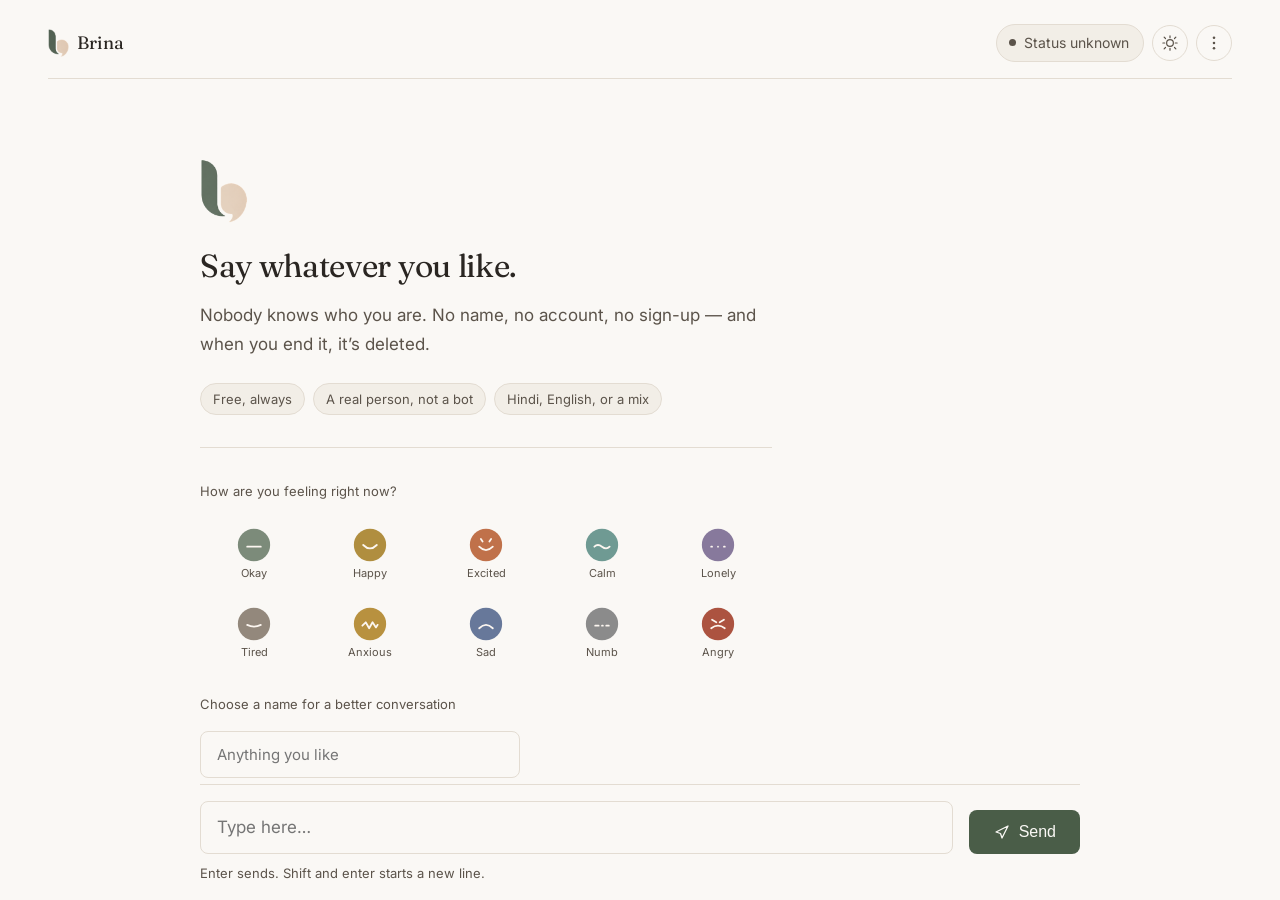
==== commit 043499fe: "Let people pick a mood and a name before they start Ten mood avatars and an optional nickname on the" ====
--- a/index.html
+++ b/index.html
@@ -81,6 +81,22 @@
         <li>A real person, not a bot</li>
         <li>Hindi, English, or a mix</li>
       </ul>
+
+      <!-- Mood + name. Both optional; the chat works without either.
+           The mood is for the listener's benefit, the name is for the
+           person's own comfort. -->
+      <div class="setup" id="setup">
+        <p class="setup-label">How are you feeling right now?</p>
+        <ul class="mood-grid" id="mood-grid"></ul>
+
+        <label class="setup-label setup-label-name" for="display-name">
+          Choose a name for a better conversation
+        </label>
+        <input type="text" id="display-name" class="setup-name" maxlength="24"
+               placeholder="Anything you like" autocomplete="off"
+               spellcheck="false">
+        <p class="setup-hint">Made-up is fine. It just gives us something to call you.</p>
+      </div>
 
       <p class="thread-intro-label">Not sure how to start? Tap one.</p>
       <ul class="opener-chips">
@@ -281,6 +297,7 @@
 </aside>
 
 <script src="vendor/supabase.js"></script>
+<script src="avatars.js"></script>
 <script src="config.js"></script>
 <script src="chat.js"></script>
 <script src="drawer.js"></script>
--- a/style.css
+++ b/style.css
@@ -1451,3 +1451,187 @@
 @media (min-width: 700px) {
   .composer-foot { padding-bottom: var(--s2); }
 }
+
+/* ============================================================
+   Desktop: full-screen chat
+   The shell spans the whole viewport so it reads as an app rather
+   than a document floating in whitespace. The conversation itself
+   stays in a readable column — bubbles stretched to 1900px are
+   unreadable, and the point of the screen is the talking.
+   ============================================================ */
+
+@media (min-width: 700px) {
+  .app {
+    max-width: none;
+    padding-left: calc(var(--s5) + env(safe-area-inset-left));
+    padding-right: calc(var(--s5) + env(safe-area-inset-right));
+  }
+
+  /* Header spans edge to edge: wordmark hard left, controls hard
+     right. This is what makes it feel full-screen. */
+  .app-header { padding-block: var(--s3) var(--s2); }
+
+  /* Everything below the header shares one centred reading column. */
+  .thread,
+  .composer,
+  .composer-foot,
+  .app-note {
+    width: 100%;
+    max-width: 880px;
+    margin-inline: auto;
+  }
+
+  .thread { padding-block: var(--s5); }
+
+  .thread-intro { max-width: 52ch; }
+
+  /* Bubbles can afford to be a little narrower than the column so
+     the left/right sides stay legible as sides. */
+  .bubble { max-width: 68%; }
+
+  .composer textarea { font-size: 1.0625rem; }
+}
+
+/* Very wide screens: more breathing room at the edges, but the
+   reading column does not grow with them. */
+@media (min-width: 1400px) {
+  .app {
+    padding-left: calc(var(--s7) + env(safe-area-inset-left));
+    padding-right: calc(var(--s7) + env(safe-area-inset-right));
+  }
+}
+
+/* ============================================================
+   Mood + name setup
+   Both optional. Shown only on the empty intro screen, and gone
+   the moment the conversation starts.
+   ============================================================ */
+
+.setup {
+  margin-top: var(--s4);
+  padding-top: var(--s4);
+  border-top: 1px solid var(--line);
+}
+
+.setup-label {
+  font-size: 0.8125rem;
+  color: var(--ink-soft);
+  margin: 0 0 var(--s2);
+  display: block;
+}
+
+.setup-label-name { margin-top: var(--s3); }
+
+.mood-grid {
+  list-style: none;
+  margin: 0;
+  padding: 0;
+  display: grid;
+  grid-template-columns: repeat(5, minmax(0, 1fr));
+  gap: var(--s1);
+}
+
+@media (max-width: 460px) {
+  .mood-grid { grid-template-columns: repeat(4, minmax(0, 1fr)); }
+}
+
+.mood {
+  width: 100%;
+  display: flex;
+  flex-direction: column;
+  align-items: center;
+  gap: 5px;
+  padding: 9px 3px 8px;
+  background: none;
+  border: 1px solid transparent;
+  border-radius: var(--radius);
+  cursor: pointer;
+  font: inherit;
+  color: var(--ink-soft);
+  transition: background-color 120ms ease, border-color 120ms ease;
+}
+
+.mood:hover { background: var(--bg-sunk); }
+
+/* The chosen mood is marked with a ring and a darker label rather
+   than a fill, so the avatar's own colour stays readable. */
+.mood-on {
+  border-color: var(--accent);
+  background: var(--bg-sunk);
+  color: var(--ink);
+}
+
+.mood .avatar-svg { display: block; width: 34px; height: 34px; }
+
+.mood-label {
+  font-size: 0.6875rem;
+  line-height: 1.2;
+  text-align: center;
+}
+
+.setup-name {
+  width: 100%;
+  max-width: 320px;
+  font: inherit;
+  font-size: 0.9375rem;
+  color: var(--ink);
+  background: var(--bg);
+  border: 1px solid var(--line);
+  border-radius: var(--radius);
+  padding: 10px var(--s2);
+}
+
+.setup-name:focus-visible { border-color: var(--accent); }
+
+.setup-hint {
+  font-size: 0.75rem;
+  color: var(--ink-soft);
+  margin: 6px 0 0;
+}
+
+/* ── Avatar + name as shown in the console ─────────────────── */
+
+.who {
+  display: flex;
+  align-items: center;
+  gap: var(--s1);
+  min-width: 0;
+}
+
+.who .avatar-svg { display: block; flex: none; }
+
+.who-text { min-width: 0; }
+
+.who-name {
+  display: block;
+  font-weight: 500;
+  white-space: nowrap;
+  overflow: hidden;
+  text-overflow: ellipsis;
+}
+
+.who-mood {
+  display: block;
+  font-size: 0.75rem;
+  color: var(--ink-soft);
+}
+
+/* The availability note is free text the listener types, so it can be
+   any length. Left alone, a long one wraps to three lines and squeezes
+   the wordmark off the header. Keep it to one line and let it ellipsis;
+   the full text stays available as a tooltip. */
+.pill {
+  max-width: 46vw;
+  white-space: nowrap;
+  overflow: hidden;
+}
+
+.pill > span:not(.pill-dot) {
+  overflow: hidden;
+  text-overflow: ellipsis;
+  white-space: nowrap;
+}
+
+@media (min-width: 700px) {
+  .pill { max-width: 340px; }
+}
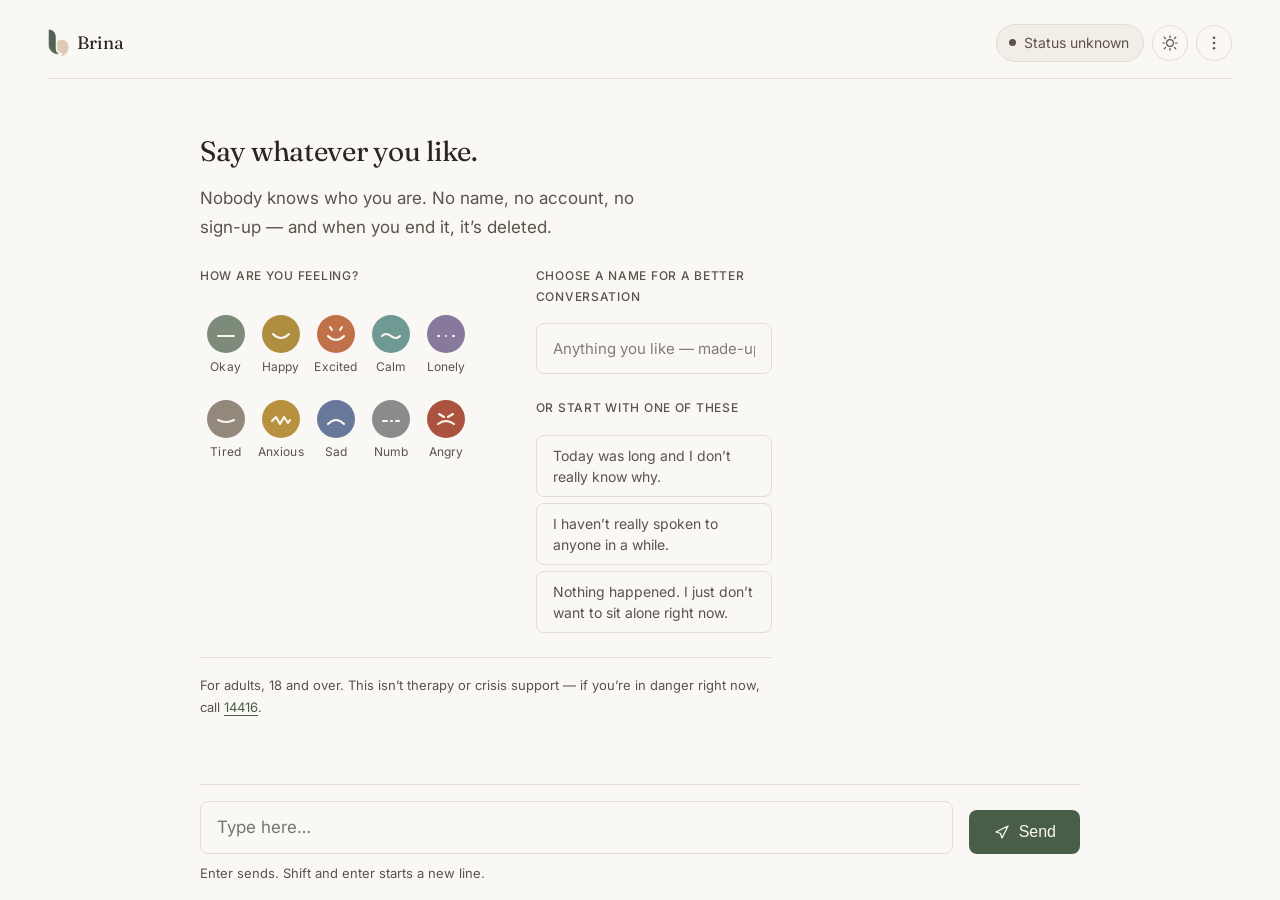
==== commit da6b791a: "Refine the setup screen and drop the marketing chips Removed the "Free, always / A real person, not " ====
--- a/index.html
+++ b/index.html
@@ -73,37 +73,36 @@
       <img class="thread-intro-mark" src="assets/mark-large.png" alt="" width="162" height="216">
 
       <h1>Say whatever you like.</h1>
-      <p class="intro-lead">Nobody knows who you are. No name, no account, no sign-up &mdash;
-         and when you end it, it&rsquo;s deleted.</p>
-
-      <ul class="intro-facts">
-        <li>Free, always</li>
-        <li>A real person, not a bot</li>
-        <li>Hindi, English, or a mix</li>
-      </ul>
+      <p class="intro-lead">Nobody knows who you are. No name, no account, no sign-up
+         &mdash; and when you end it, it&rsquo;s deleted.</p>
 
       <!-- Mood + name. Both optional; the chat works without either.
            The mood is for the listener's benefit, the name is for the
            person's own comfort. -->
       <div class="setup" id="setup">
-        <p class="setup-label">How are you feeling right now?</p>
-        <ul class="mood-grid" id="mood-grid"></ul>
-
-        <label class="setup-label setup-label-name" for="display-name">
-          Choose a name for a better conversation
-        </label>
-        <input type="text" id="display-name" class="setup-name" maxlength="24"
-               placeholder="Anything you like" autocomplete="off"
-               spellcheck="false">
-        <p class="setup-hint">Made-up is fine. It just gives us something to call you.</p>
-      </div>
-
-      <p class="thread-intro-label">Not sure how to start? Tap one.</p>
-      <ul class="opener-chips">
-        <li><button type="button" class="opener-chip">Today was long and I don&rsquo;t really know why.</button></li>
-        <li><button type="button" class="opener-chip">I haven&rsquo;t really spoken to anyone in a while.</button></li>
-        <li><button type="button" class="opener-chip">Nothing happened. I just don&rsquo;t want to sit alone right now.</button></li>
-      </ul>
+        <div class="setup-block">
+          <p class="setup-label">How are you feeling?</p>
+          <ul class="mood-grid" id="mood-grid"></ul>
+        </div>
+
+        <div class="setup-block">
+          <label class="setup-label" for="display-name">
+            Choose a name for a better conversation
+          </label>
+          <input type="text" id="display-name" class="setup-name" maxlength="24"
+                 placeholder="Anything you like &mdash; made-up is fine" autocomplete="off"
+                 spellcheck="false">
+        </div>
+
+        <div class="setup-block">
+          <p class="setup-label">Or start with one of these</p>
+          <ul class="opener-chips">
+            <li><button type="button" class="opener-chip">Today was long and I don&rsquo;t really know why.</button></li>
+            <li><button type="button" class="opener-chip">I haven&rsquo;t really spoken to anyone in a while.</button></li>
+            <li><button type="button" class="opener-chip">Nothing happened. I just don&rsquo;t want to sit alone right now.</button></li>
+          </ul>
+        </div>
+      </div>
 
       <p class="intro-fine">For adults, 18 and over. This isn&rsquo;t therapy or crisis support &mdash;
          if you&rsquo;re in danger right now, call <a href="tel:14416">14416</a>.</p>
--- a/style.css
+++ b/style.css
@@ -1635,3 +1635,150 @@
 @media (min-width: 700px) {
   .pill { max-width: 340px; }
 }
+
+/* ============================================================
+   Setup panel — refined
+   Three quiet blocks: mood, name, openers. Replaces the old fact
+   chips, which were marketing on a page that should not be selling.
+   ============================================================ */
+
+.setup {
+  margin-top: var(--s5);
+  padding-top: 0;
+  border-top: 0;
+  display: flex;
+  flex-direction: column;
+  gap: var(--s4);
+}
+
+.setup-block { display: block; }
+
+.setup-label {
+  font-size: 0.75rem;
+  letter-spacing: 0.06em;
+  text-transform: uppercase;
+  color: var(--ink-soft);
+  margin: 0 0 var(--s2);
+  display: block;
+  font-weight: 500;
+}
+
+.mood-grid { gap: 4px; }
+
+.mood {
+  padding: 10px 4px 9px;
+  border-radius: 10px;
+  gap: 6px;
+}
+
+/* A soft ring rather than a heavy border — the avatar colour is
+   already doing the work of saying which one is chosen. */
+.mood-on {
+  border-color: transparent;
+  background: var(--bg-sunk);
+  box-shadow: inset 0 0 0 1.5px var(--accent);
+}
+
+.mood .avatar-svg { width: 36px; height: 36px; }
+
+.mood-label {
+  font-size: 0.6875rem;
+  letter-spacing: 0.01em;
+}
+
+.setup-name {
+  max-width: none;
+  padding: 12px var(--s2);
+  font-size: 0.9375rem;
+}
+
+.setup-name::placeholder { color: var(--ink-soft); opacity: 0.75; }
+
+/* The hint moved into the placeholder, so the standalone line goes. */
+.setup-hint { display: none; }
+
+.opener-chips { gap: 6px; }
+
+.opener-chip {
+  font-family: var(--sans);
+  font-size: 0.875rem;
+  padding: 11px var(--s2);
+  color: var(--ink-soft);
+  background: transparent;
+  border-color: var(--line);
+}
+
+.opener-chip:hover {
+  color: var(--ink);
+  background: var(--bg-sunk);
+  border-color: var(--accent);
+}
+
+.intro-lead {
+  font-size: 1.0625rem;
+  max-width: 42ch;
+}
+
+.intro-fine {
+  margin-top: var(--s5);
+  padding-top: var(--s3);
+  border-top: 1px solid var(--line);
+  font-size: 0.8125rem;
+  color: var(--ink-soft);
+}
+
+@media (min-width: 700px) {
+  .setup { gap: var(--s5); }
+  .mood .avatar-svg { width: 40px; height: 40px; }
+  .mood-label { font-size: 0.75rem; }
+  .setup-name { max-width: 420px; }
+}
+
+/* On a wide screen the setup was 470px taller than the thread, so the
+   name field fell below the fold — the one thing we are asking people
+   to fill in. There is plenty of unused width, so use it: moods on the
+   left, name and openers stacked on the right. */
+@media (min-width: 860px) {
+  .setup {
+    display: grid;
+    grid-template-columns: minmax(0, 1.15fr) minmax(0, 1fr);
+    column-gap: var(--s6);
+    row-gap: var(--s4);
+    align-items: start;
+  }
+
+  .setup-block:nth-child(1) { grid-column: 1; grid-row: 1 / span 2; }
+  .setup-block:nth-child(2) { grid-column: 2; grid-row: 1; }
+  .setup-block:nth-child(3) { grid-column: 2; grid-row: 2; }
+
+  .setup-name { max-width: none; }
+}
+
+/* Short viewports: trim the decorative mark and the rhythm before
+   trimming anything functional. */
+@media (max-height: 900px) {
+  .thread-intro-mark { height: 44px; margin-bottom: var(--s2); }
+  .setup { margin-top: var(--s4); }
+  .intro-fine { margin-top: var(--s4); }
+}
+
+/* Laptop screens are wide but not tall. Trim decoration and rhythm so
+   the mood grid, the name field and the openers all sit above the fold
+   without touching type sizes. */
+@media (min-width: 860px) and (max-height: 900px) {
+  .thread-intro-mark { display: none; }
+  .thread { padding-block: var(--s3); }
+  .thread-intro h1 { font-size: 1.75rem; }
+  .intro-lead { margin-top: 6px; }
+  .setup { margin-top: var(--s3); row-gap: var(--s3); }
+  .intro-fine {
+    margin-top: var(--s3);
+    padding-top: var(--s2);
+  }
+  .opener-chip { padding: 9px var(--s2); }
+}
+
+/* Leave the wordmark room to breathe on narrow screens. */
+@media (max-width: 520px) {
+  .pill { max-width: 38vw; }
+}
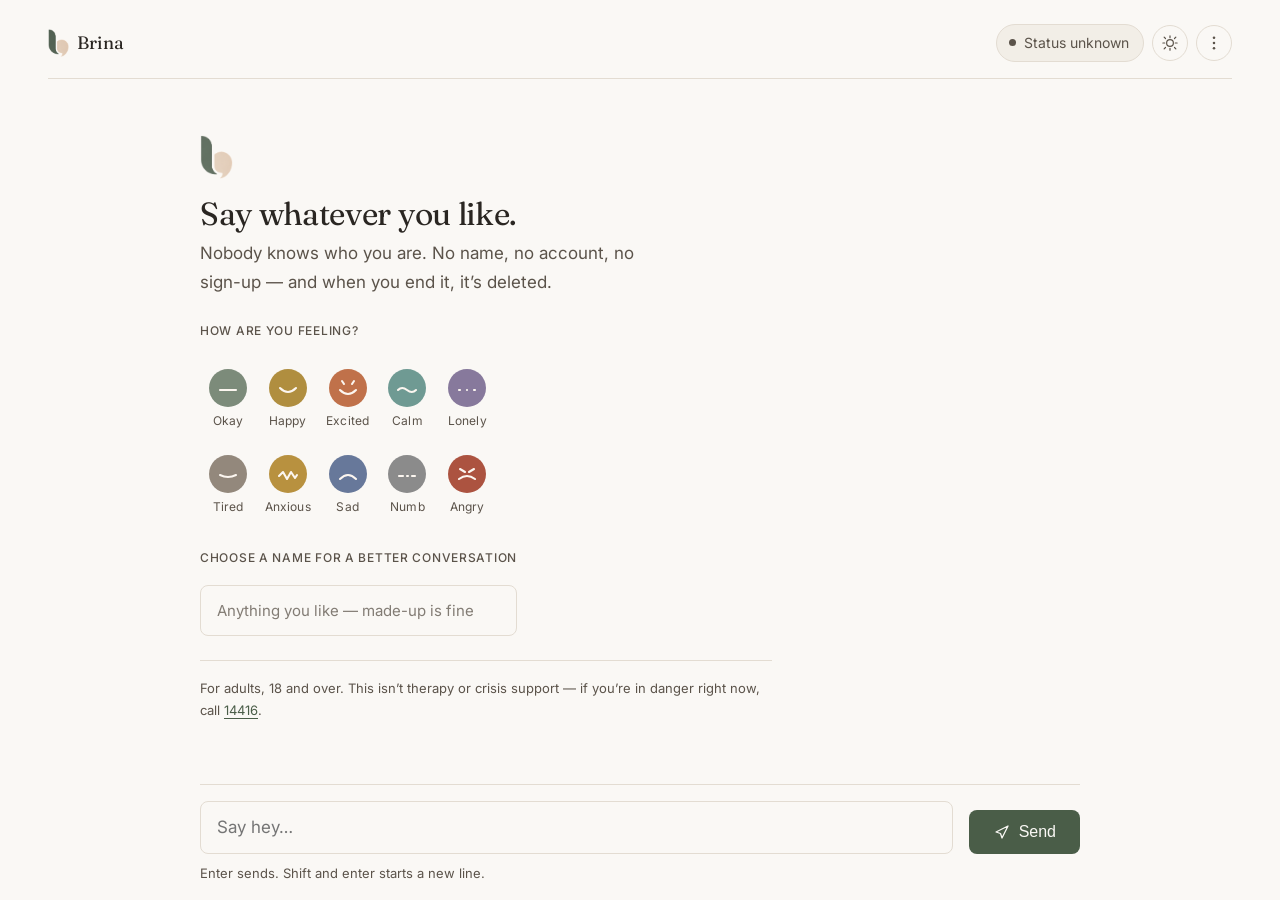
==== commit 16d8857c: "Fix the deploy, pair mood with name, drop the suggestions brina.in never updated because the repo ha" ====
--- a/index.html
+++ b/index.html
@@ -85,7 +85,7 @@
           <ul class="mood-grid" id="mood-grid"></ul>
         </div>
 
-        <div class="setup-block">
+        <div class="setup-block setup-block-name">
           <label class="setup-label" for="display-name">
             Choose a name for a better conversation
           </label>
@@ -93,15 +93,6 @@
                  placeholder="Anything you like &mdash; made-up is fine" autocomplete="off"
                  spellcheck="false">
         </div>
-
-        <div class="setup-block">
-          <p class="setup-label">Or start with one of these</p>
-          <ul class="opener-chips">
-            <li><button type="button" class="opener-chip">Today was long and I don&rsquo;t really know why.</button></li>
-            <li><button type="button" class="opener-chip">I haven&rsquo;t really spoken to anyone in a while.</button></li>
-            <li><button type="button" class="opener-chip">Nothing happened. I just don&rsquo;t want to sit alone right now.</button></li>
-          </ul>
-        </div>
       </div>
 
       <p class="intro-fine">For adults, 18 and over. This isn&rsquo;t therapy or crisis support &mdash;
@@ -113,7 +104,7 @@
   <!-- ── Composer ─────────────────────────────────────────── -->
   <form class="composer" id="composer" autocomplete="off">
     <label class="visually-hidden" for="input">Your message</label>
-    <textarea id="input" rows="1" placeholder="Type here&hellip;" maxlength="4000"></textarea>
+    <textarea id="input" rows="1" placeholder="Say hey&hellip;" maxlength="4000"></textarea>
     <button type="submit" class="btn send-btn" id="send-btn" aria-label="Send">
       <svg viewBox="0 0 24 24" aria-hidden="true" focusable="false">
         <path d="M4 12 20 4l-8 16-2-6-6-2Z" fill="none" stroke="currentColor" stroke-width="1.7" stroke-linejoin="round"/>
--- a/style.css
+++ b/style.css
@@ -1782,3 +1782,43 @@
 @media (max-width: 520px) {
   .pill { max-width: 38vw; }
 }
+
+/* ============================================================
+   Setup, final shape
+   Mood and name are one decision made in one place, so they sit
+   together in a single column rather than being pushed apart by
+   a two-column grid. The conversation suggestions are gone; the
+   message box itself now says "Say hey…", which is a lower bar
+   than a paragraph someone has to adopt as their own words.
+   ============================================================ */
+
+@media (min-width: 860px) {
+  .setup {
+    display: flex;
+    flex-direction: column;
+    gap: var(--s3);
+    max-width: 560px;
+  }
+  .setup-block:nth-child(1),
+  .setup-block:nth-child(2) { grid-column: auto; grid-row: auto; }
+}
+
+.setup-block-name { margin-top: 0; }
+
+.setup-name { max-width: 100%; }
+
+@media (min-width: 860px) {
+  .setup-name { max-width: 360px; }
+}
+
+/* With the suggestions gone there is room to breathe again. */
+@media (min-width: 860px) and (max-height: 900px) {
+  .thread-intro-mark { display: block; height: 44px; }
+  .thread-intro h1 { font-size: 2rem; }
+  .setup { gap: var(--s3); }
+}
+
+@media (max-height: 900px) {
+  .intro-fine { margin-top: var(--s3); padding-top: var(--s2); }
+  .thread-intro h1 { margin-bottom: 4px; }
+}
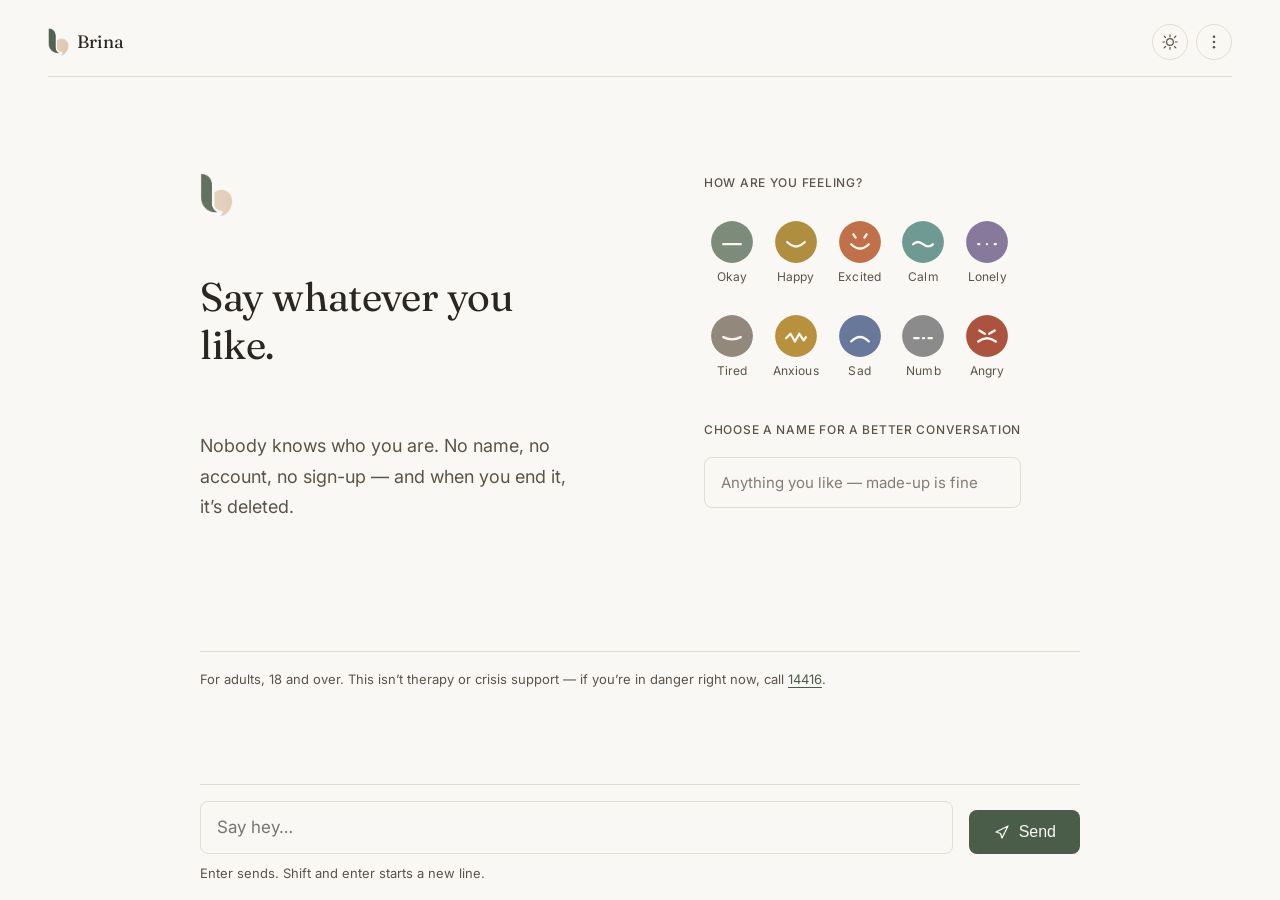
==== commit 6daf1781: "Make the listener's note readable instead of truncated It sat in the header as a pill, so anything l" ====
--- a/index.html
+++ b/index.html
@@ -40,10 +40,6 @@
     </div>
 
     <div class="app-header-right">
-      <span class="pill" id="status-pill" data-state="unknown">
-        <span class="pill-dot" aria-hidden="true"></span>
-        <span id="status-text">Checking&hellip;</span>
-      </span>
 
       <button type="button" class="icon-btn" id="theme-toggle" aria-label="Switch between light and dark">
         <svg class="icon-sun" viewBox="0 0 24 24" fill="none" aria-hidden="true"><circle cx="12" cy="12" r="4.5" stroke="currentColor" stroke-width="1.6"/><path d="M12 2.5v2.5M12 19v2.5M4.2 4.2l1.8 1.8M18 18l1.8 1.8M2.5 12H5M19 12h2.5M4.2 19.8L6 18M18 6l1.8-1.8" stroke="currentColor" stroke-width="1.6" stroke-linecap="round"/></svg>
@@ -60,6 +56,17 @@
       </button>
     </div>
   </header>
+
+  <!-- The listener's status note. It used to sit in the header as a pill
+       and got truncated with no way to expand it; here it can wrap and
+       be read in full on any screen. -->
+  <div class="status-note" id="status-note" data-state="unknown" hidden>
+    <span class="status-note-dot" aria-hidden="true"></span>
+    <span class="status-note-body">
+      <span class="status-note-label">Message from Brina</span>
+      <span class="status-note-text" id="status-text"></span>
+    </span>
+  </div>
 
   <div class="app-note" id="config-warning" hidden>
     <strong>Not connected yet.</strong> Add your Supabase URL and publishable key to
--- a/style.css
+++ b/style.css
@@ -1822,3 +1822,126 @@
   .intro-fine { margin-top: var(--s3); padding-top: var(--s2); }
   .thread-intro h1 { margin-bottom: 4px; }
 }
+
+/* ============================================================
+   Desktop intro — spread across the width
+   Stacked in one narrow column, the intro left most of a laptop
+   screen empty and read as a phone layout that had been zoomed.
+   On wide screens it becomes two balanced columns: what this is
+   on the left, what to choose on the right.
+   ============================================================ */
+
+@media (min-width: 1000px) {
+  .thread { padding-block: var(--s6); }
+
+  .thread-intro {
+    max-width: 1040px;
+    width: 100%;
+    margin-inline: auto;
+    display: grid;
+    grid-template-columns: minmax(0, 1fr) minmax(0, 1fr);
+    column-gap: var(--s8);
+    row-gap: var(--s4);
+    align-items: start;
+  }
+
+  .thread-intro-mark { grid-column: 1; margin-bottom: var(--s3); }
+
+  .thread-intro h1 {
+    grid-column: 1;
+    font-size: 2.5rem;
+    margin-bottom: var(--s3);
+  }
+
+  .intro-lead {
+    grid-column: 1;
+    font-size: 1.125rem;
+    max-width: 38ch;
+  }
+
+  /* The setup sits in the right column and spans the rows the left
+     column uses, so both sides start at the same optical line. */
+  .setup {
+    grid-column: 2;
+    grid-row: 1 / span 4;
+    margin-top: 0;
+    max-width: none;
+    gap: var(--s4);
+  }
+
+  .mood-grid { gap: var(--s1); }
+  .mood .avatar-svg { width: 44px; height: 44px; }
+  .mood-label { font-size: 0.75rem; }
+  .setup-name { max-width: none; }
+
+  /* Full width underneath both columns. */
+  .intro-fine {
+    grid-column: 1 / -1;
+    margin-top: var(--s5);
+    max-width: none;
+  }
+}
+
+/* Very wide screens: let it breathe further rather than stretch. */
+@media (min-width: 1500px) {
+  .thread-intro { max-width: 1180px; column-gap: 120px; }
+}
+
+/* ============================================================
+   Status note
+   The listener's own words to whoever arrives. It used to be a
+   pill in the header, where a long message was cut off with an
+   ellipsis and no way to see the rest. It now sits under the
+   header, wraps freely, and is readable in full on any screen.
+   Quiet by design — a label at low opacity, small type — so it
+   informs without competing with the page.
+   ============================================================ */
+
+.status-note {
+  display: flex;
+  align-items: flex-start;
+  gap: var(--s1);
+  padding: 10px 0 12px;
+  border-bottom: 1px solid var(--line);
+}
+.status-note[hidden] { display: none; }
+
+.status-note-dot {
+  width: 7px;
+  height: 7px;
+  border-radius: 50%;
+  background: var(--ink-soft);
+  flex: none;
+  margin-top: 7px;
+  opacity: 0.5;
+}
+
+.status-note[data-state="on"] .status-note-dot {
+  background: var(--accent-ink);
+  opacity: 1;
+}
+
+.status-note-body { min-width: 0; }
+
+.status-note-label {
+  display: block;
+  font-size: 0.625rem;
+  letter-spacing: 0.08em;
+  text-transform: uppercase;
+  color: var(--ink-soft);
+  opacity: 0.55;
+  margin-bottom: 1px;
+}
+
+.status-note-text {
+  display: block;
+  font-size: 0.8125rem;
+  line-height: 1.5;
+  color: var(--ink-soft);
+  /* Wraps rather than truncates — the whole point of the change. */
+  overflow-wrap: anywhere;
+}
+
+@media (min-width: 700px) {
+  .status-note-text { font-size: 0.875rem; max-width: 78ch; }
+}
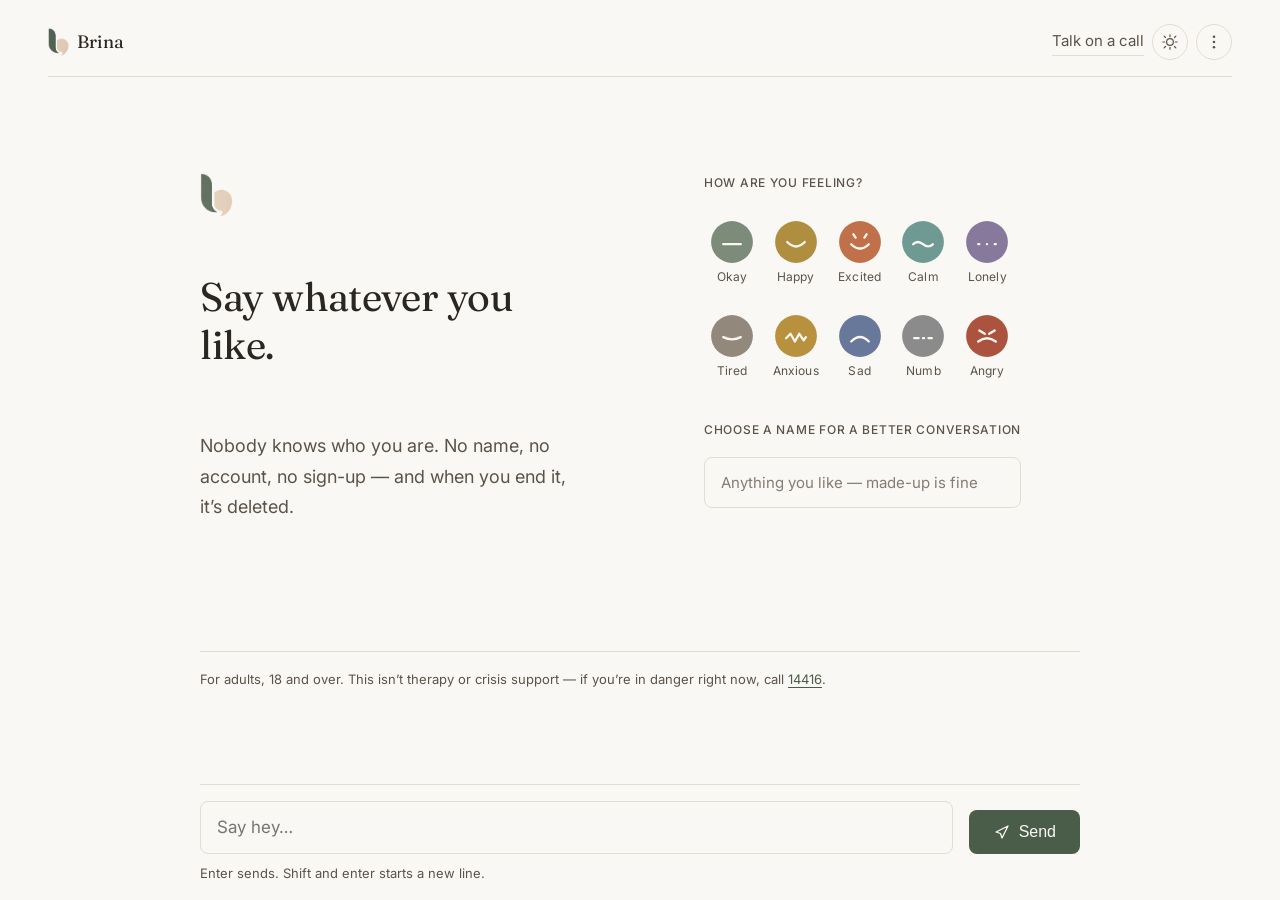
==== commit 0b082547: "Bring paid phone sessions into the main site sessions.html adds two things to Brina.  The urgent pat" ====
--- a/index.html
+++ b/index.html
@@ -40,6 +40,8 @@
     </div>
 
     <div class="app-header-right">
+
+      <a class="header-link" href="sessions.html">Talk on a call</a>
 
       <button type="button" class="icon-btn" id="theme-toggle" aria-label="Switch between light and dark">
         <svg class="icon-sun" viewBox="0 0 24 24" fill="none" aria-hidden="true"><circle cx="12" cy="12" r="4.5" stroke="currentColor" stroke-width="1.6"/><path d="M12 2.5v2.5M12 19v2.5M4.2 4.2l1.8 1.8M18 18l1.8 1.8M2.5 12H5M19 12h2.5M4.2 19.8L6 18M18 6l1.8-1.8" stroke="currentColor" stroke-width="1.6" stroke-linecap="round"/></svg>
--- a/style.css
+++ b/style.css
@@ -1945,3 +1945,322 @@
 @media (min-width: 700px) {
   .status-note-text { font-size: 0.875rem; max-width: 78ch; }
 }
+
+/* ============================================================
+   Brina 2.0 — phone sessions
+   ============================================================ */
+
+.sessions-body { height: auto; overflow: auto; }
+.sessions-body .app { height: auto; min-height: 100dvh; }
+
+.header-link {
+  font-size: 0.9375rem;
+  color: var(--ink-soft);
+  text-decoration: none;
+  border-bottom: 1px solid var(--line);
+  padding-bottom: 2px;
+}
+.header-link:hover { color: var(--ink); border-color: var(--accent); }
+
+.wordmark-link {
+  display: inline-flex;
+  align-items: center;
+  gap: var(--s1);
+  text-decoration: none;
+  color: inherit;
+}
+
+.sessions { padding-block: var(--s5) var(--s6); }
+
+/* ── Urgent ────────────────────────────────────────────────── */
+
+.urgent {
+  background: var(--crisis-bg);
+  border-left: 3px solid var(--crisis-line);
+  border-radius: var(--radius);
+  padding: var(--s3);
+  margin-bottom: var(--s6);
+}
+
+.urgent-inner {
+  display: flex;
+  align-items: center;
+  justify-content: space-between;
+  gap: var(--s3);
+  flex-wrap: wrap;
+}
+
+.urgent-title {
+  font-family: var(--serif);
+  font-size: 1.25rem;
+  font-weight: 400;
+  margin: 0 0 4px;
+}
+
+.urgent-copy {
+  color: var(--ink-soft);
+  font-size: 0.9375rem;
+  max-width: 46ch;
+}
+
+.btn-urgent {
+  background: var(--crisis-line);
+  color: #FFF9F5;
+  border: 0;
+  cursor: pointer;
+  flex: none;
+  font-family: inherit;
+}
+.btn-urgent:hover { background: #8E4E33; }
+
+/* ── Head ──────────────────────────────────────────────────── */
+
+.sessions-head { margin-bottom: var(--s6); }
+
+.sessions-head h1 {
+  font-size: clamp(1.9rem, 5vw, 2.75rem);
+  margin-bottom: var(--s3);
+}
+
+.sessions-lede {
+  font-size: 1.0625rem;
+  color: var(--ink-soft);
+  max-width: 52ch;
+  margin-bottom: var(--s4);
+}
+
+/* The honest description of what is being sold. Bordered rather
+   than tucked away — if someone reads one thing before paying,
+   this should be it. */
+.sessions-truth {
+  border: 1px solid var(--line);
+  border-radius: var(--radius);
+  padding: var(--s3);
+  max-width: 68ch;
+  display: grid;
+  gap: var(--s2);
+}
+
+.sessions-truth p {
+  font-size: 0.9375rem;
+  color: var(--ink-soft);
+}
+.sessions-truth strong { color: var(--ink); font-weight: 500; }
+
+/* ── Calendar ──────────────────────────────────────────────── */
+
+.slots-head { margin-bottom: var(--s3); }
+
+.slots-head h2 {
+  font-size: 1.375rem;
+  margin-bottom: 4px;
+}
+
+.slots-note { font-size: 0.875rem; color: var(--ink-soft); }
+
+.calendar {
+  display: grid;
+  grid-template-columns: repeat(auto-fill, minmax(150px, 1fr));
+  gap: var(--s2);
+}
+
+.cal-day {
+  border: 1px solid var(--line);
+  border-radius: var(--radius);
+  padding: var(--s2);
+  background: var(--bg-sunk);
+}
+
+.cal-day-label {
+  font-size: 0.75rem;
+  letter-spacing: 0.06em;
+  text-transform: uppercase;
+  color: var(--ink-soft);
+  font-weight: 500;
+  margin-bottom: var(--s2);
+}
+
+.cal-slot {
+  display: block;
+  width: 100%;
+  text-align: left;
+  background: var(--bg);
+  border: 1px solid var(--line);
+  border-radius: 6px;
+  padding: 9px 10px;
+  margin-bottom: 6px;
+  cursor: pointer;
+  font: inherit;
+  color: var(--ink);
+  transition: border-color 120ms ease, background-color 120ms ease;
+}
+.cal-slot:last-child { margin-bottom: 0; }
+.cal-slot:hover { border-color: var(--accent); }
+
+.cal-time { display: block; font-weight: 500; font-size: 0.9375rem; }
+.cal-meta { display: block; font-size: 0.75rem; color: var(--ink-soft); }
+.cal-who  { display: block; font-size: 0.6875rem; color: var(--ink-soft); margin-top: 3px; }
+.cal-qual { opacity: 0.85; }
+
+.sessions-fine {
+  margin-top: var(--s6);
+  padding-top: var(--s3);
+  border-top: 1px solid var(--line);
+  font-size: 0.8125rem;
+  color: var(--ink-soft);
+}
+
+/* ── Modals ────────────────────────────────────────────────── */
+
+.modal-backdrop {
+  position: fixed;
+  inset: 0;
+  background: rgba(20, 18, 16, 0.45);
+  z-index: 60;
+}
+.modal-backdrop[hidden] { display: none; }
+
+.modal {
+  position: fixed;
+  z-index: 61;
+  left: 50%;
+  top: 50%;
+  transform: translate(-50%, -50%);
+  width: min(460px, calc(100vw - 32px));
+  max-height: calc(100dvh - 48px);
+  overflow-y: auto;
+  background: var(--bg);
+  border: 1px solid var(--line);
+  border-radius: 14px;
+  padding: var(--s4);
+  box-shadow: 0 18px 50px rgba(20, 18, 16, 0.18);
+}
+.modal[hidden] { display: none; }
+
+body.modal-open { overflow: hidden; }
+
+.modal-title {
+  font-family: var(--serif);
+  font-size: 1.3rem;
+  font-weight: 400;
+  line-height: 1.25;
+  margin: 0 0 var(--s2);
+}
+
+.modal-copy {
+  color: var(--ink-soft);
+  font-size: 0.9375rem;
+  margin-bottom: var(--s3);
+}
+
+.modal-actions {
+  display: flex;
+  gap: var(--s2);
+  flex-wrap: wrap;
+  align-items: center;
+  margin-top: var(--s3);
+}
+
+.modal-fine {
+  font-size: 0.75rem;
+  color: var(--ink-soft);
+  margin-top: var(--s2);
+}
+
+.modal-error {
+  margin-top: var(--s2);
+  font-size: 0.875rem;
+  color: var(--crisis-line);
+}
+.modal-error[hidden] { display: none; }
+
+.field-label {
+  display: block;
+  font-size: 0.8125rem;
+  color: var(--ink-soft);
+  margin: var(--s2) 0 5px;
+}
+
+.field-optional {
+  font-size: 0.6875rem;
+  letter-spacing: 0.05em;
+  text-transform: uppercase;
+  opacity: 0.7;
+}
+
+.field {
+  width: 100%;
+  font: inherit;
+  font-size: 0.9375rem;
+  color: var(--ink);
+  background: var(--bg);
+  border: 1px solid var(--line);
+  border-radius: var(--radius);
+  padding: 10px var(--s2);
+  resize: vertical;
+}
+.field:focus-visible { border-color: var(--accent); }
+
+@media (min-width: 700px) {
+  .sessions { padding-block: var(--s6) var(--s7); }
+  .urgent { padding: var(--s4); }
+}
+
+/* ============================================================
+   Status note
+   The listener's own words to whoever arrives. It used to be a
+   pill in the header, where a long message was cut off with an
+   ellipsis and no way to see the rest. It now sits under the
+   header, wraps freely, and is readable in full on any screen.
+   Quiet by design — a label at low opacity, small type — so it
+   informs without competing with the page.
+   ============================================================ */
+
+.status-note {
+  display: flex;
+  align-items: flex-start;
+  gap: var(--s1);
+  padding: 10px 0 12px;
+  border-bottom: 1px solid var(--line);
+}
+.status-note[hidden] { display: none; }
+
+.status-note-dot {
+  width: 7px;
+  height: 7px;
+  border-radius: 50%;
+  background: var(--ink-soft);
+  flex: none;
+  margin-top: 7px;
+  opacity: 0.5;
+}
+
+.status-note[data-state="on"] .status-note-dot {
+  background: var(--accent-ink);
+  opacity: 1;
+}
+
+.status-note-body { min-width: 0; }
+
+.status-note-label {
+  display: block;
+  font-size: 0.625rem;
+  letter-spacing: 0.08em;
+  text-transform: uppercase;
+  color: var(--ink-soft);
+  opacity: 0.55;
+  margin-bottom: 1px;
+}
+
+.status-note-text {
+  display: block;
+  font-size: 0.8125rem;
+  line-height: 1.5;
+  color: var(--ink-soft);
+  /* Wraps rather than truncates — the whole point of the change. */
+  overflow-wrap: anywhere;
+}
+
+@media (min-width: 700px) {
+  .status-note-text { font-size: 0.875rem; max-width: 78ch; }
+}
